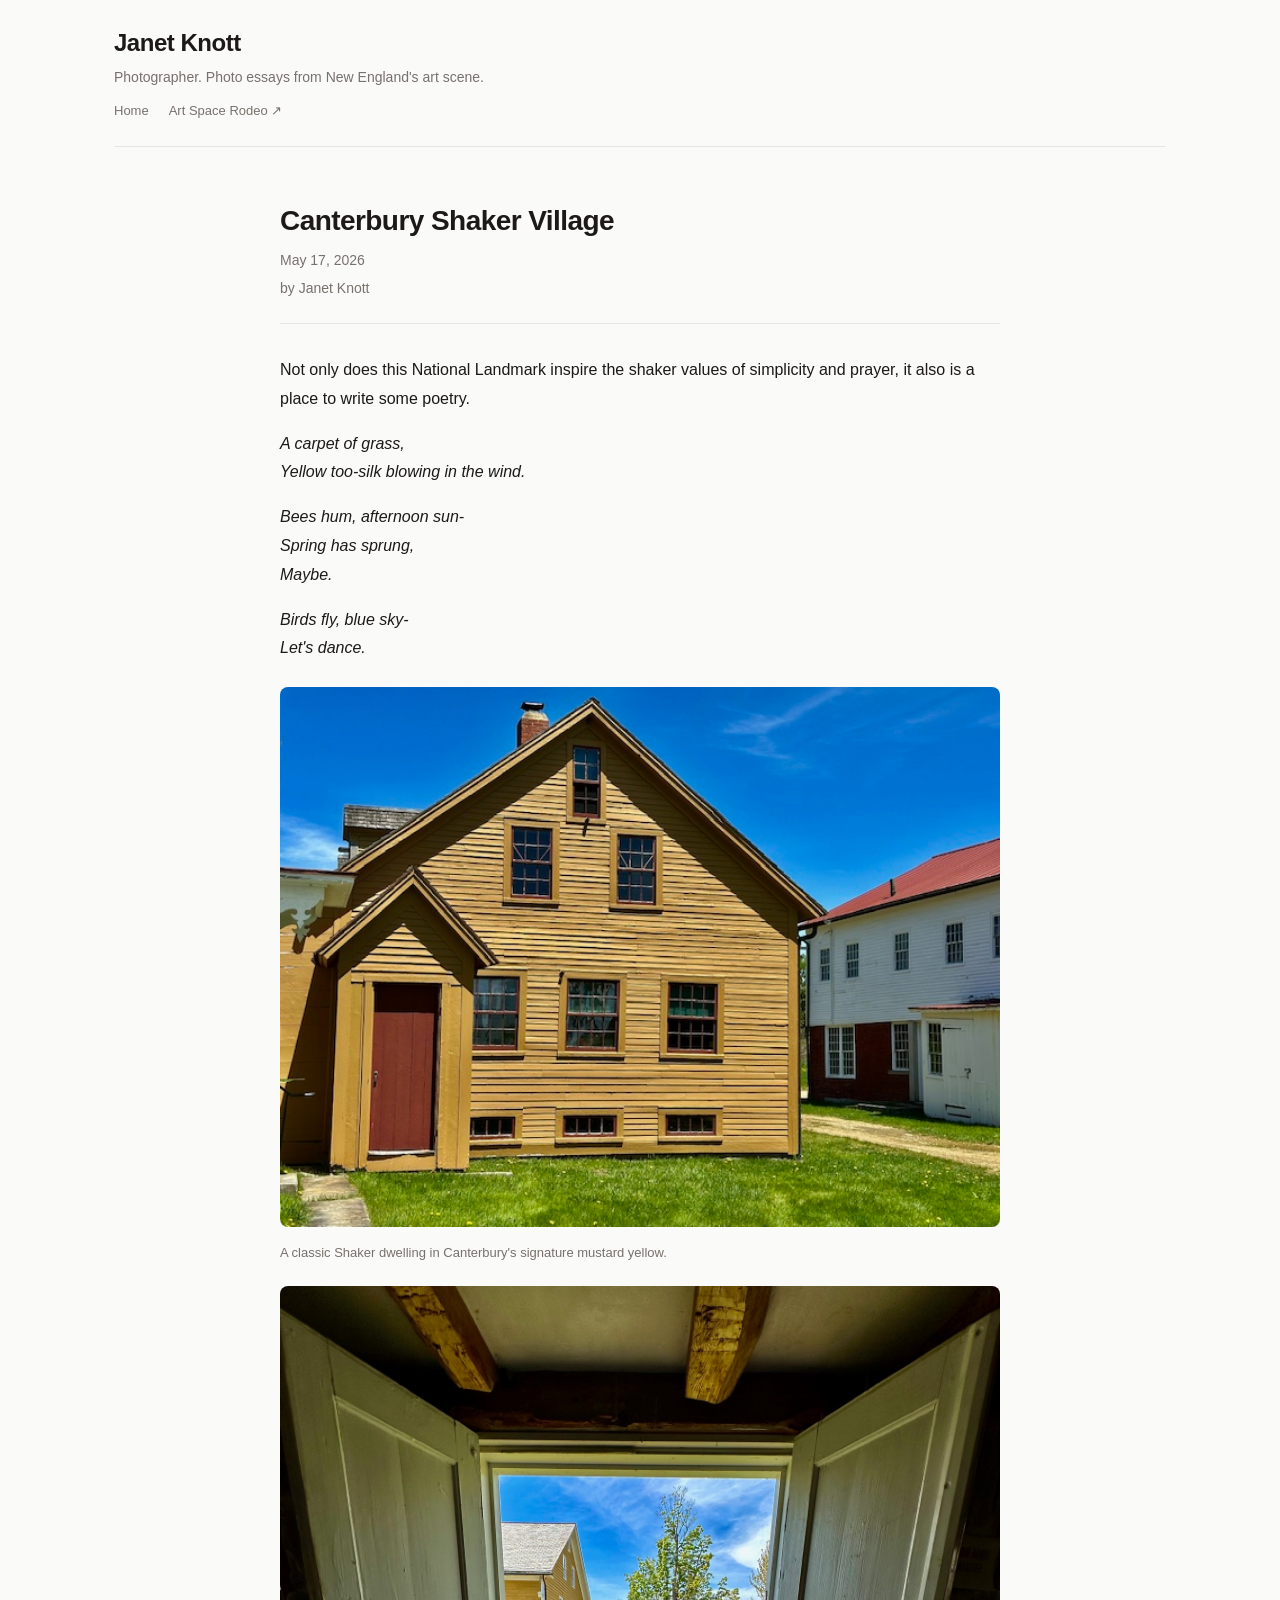
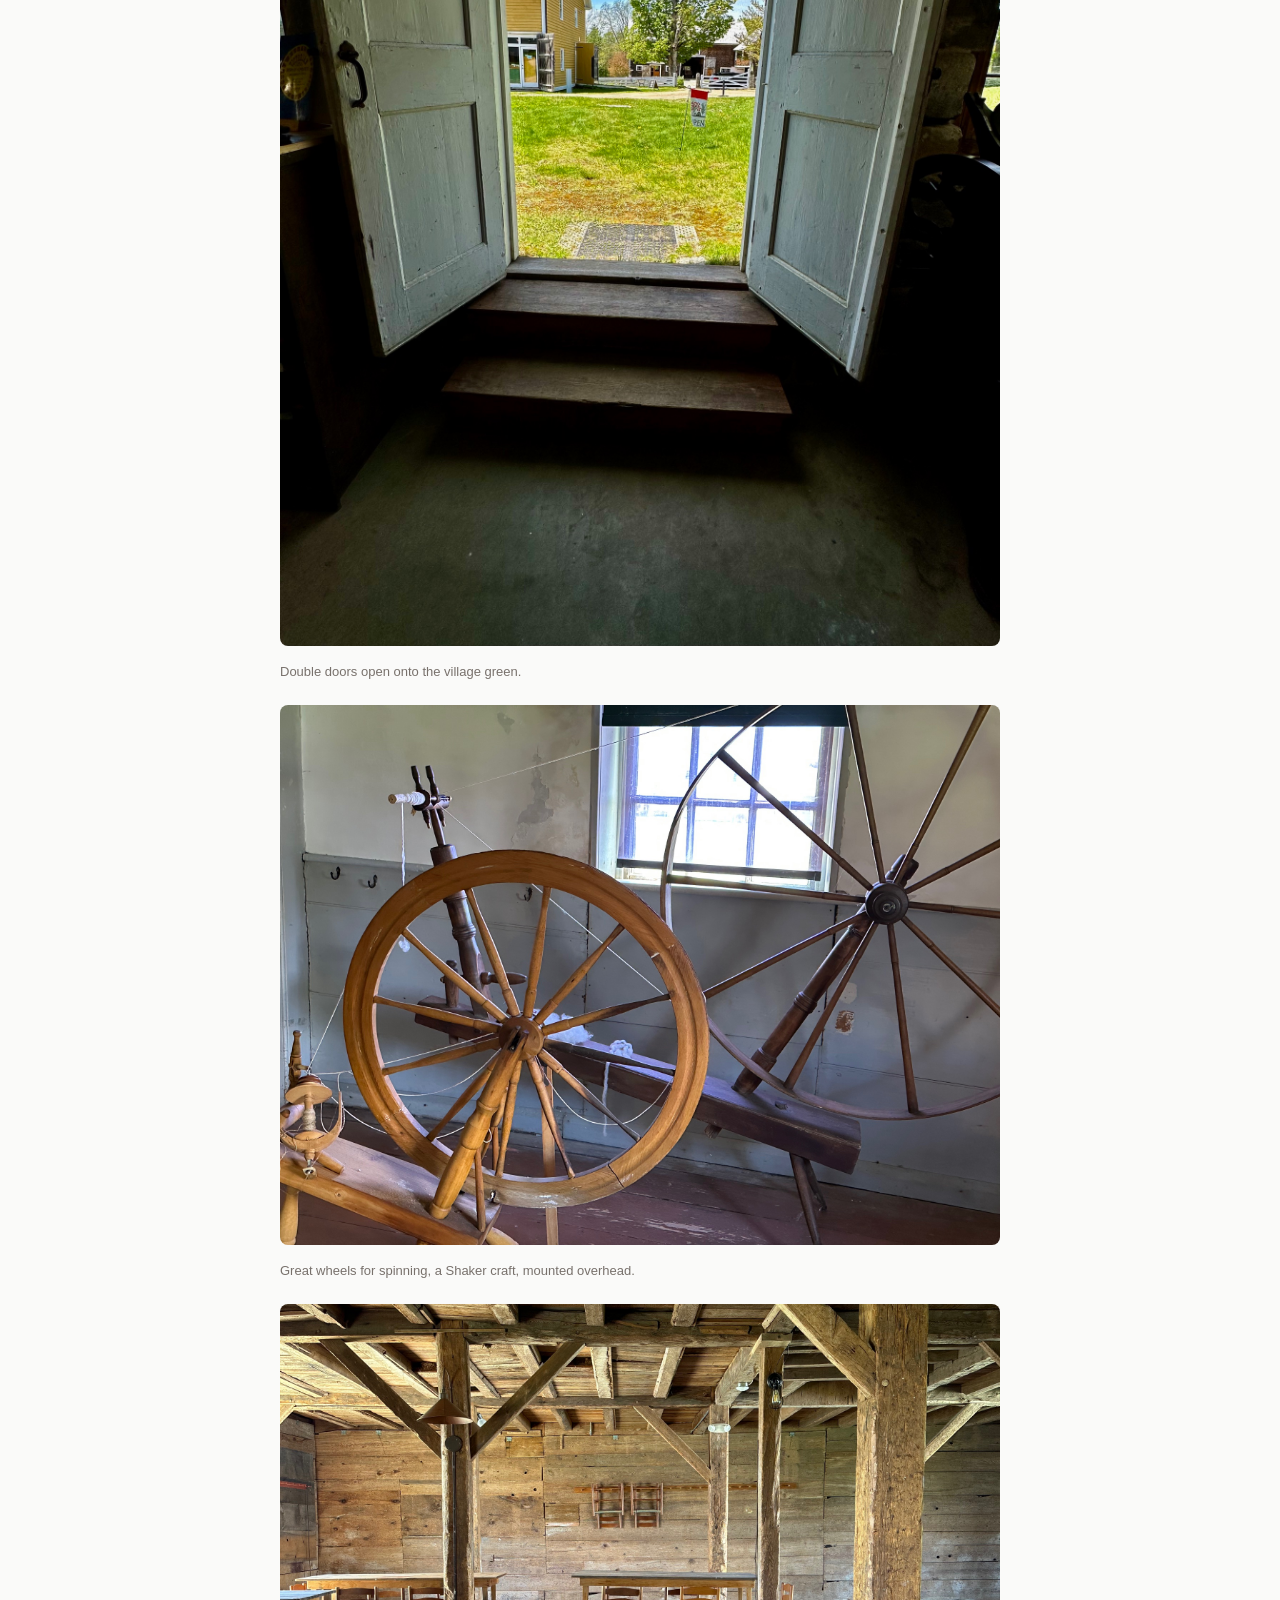
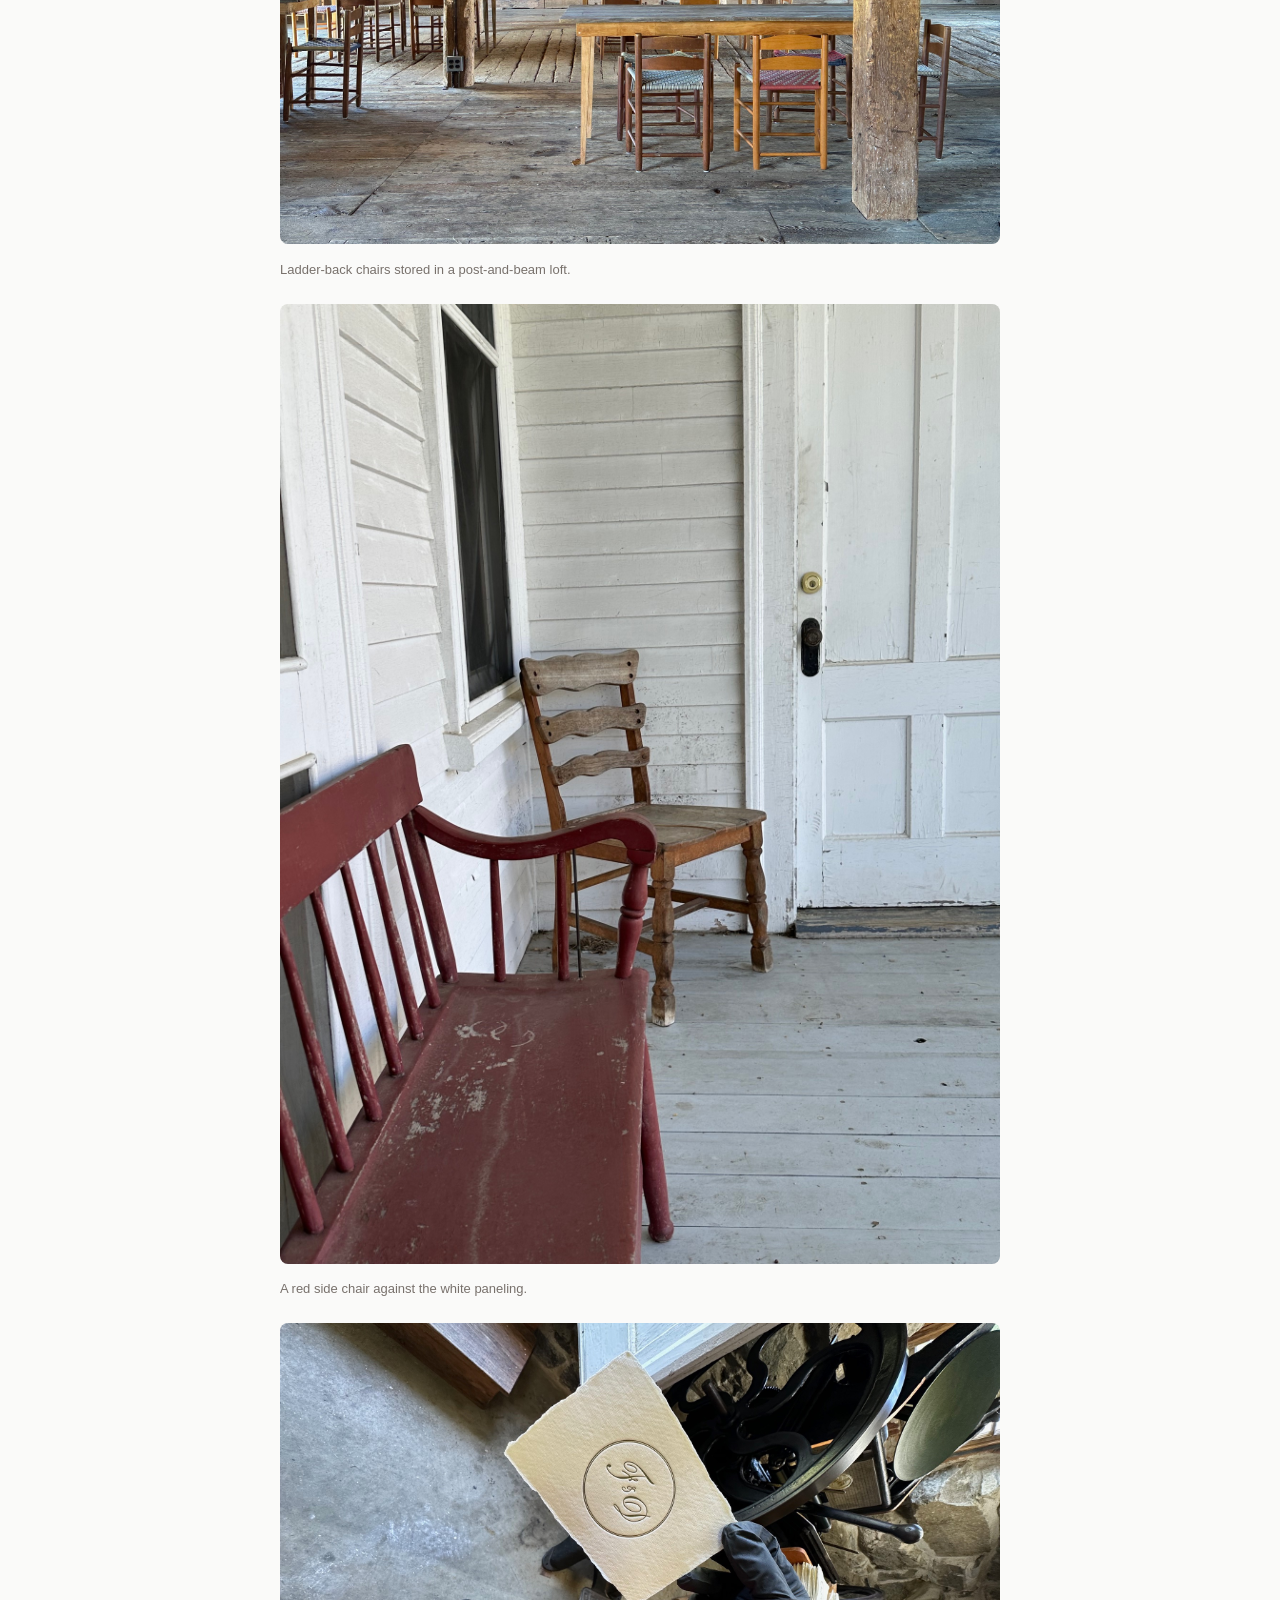
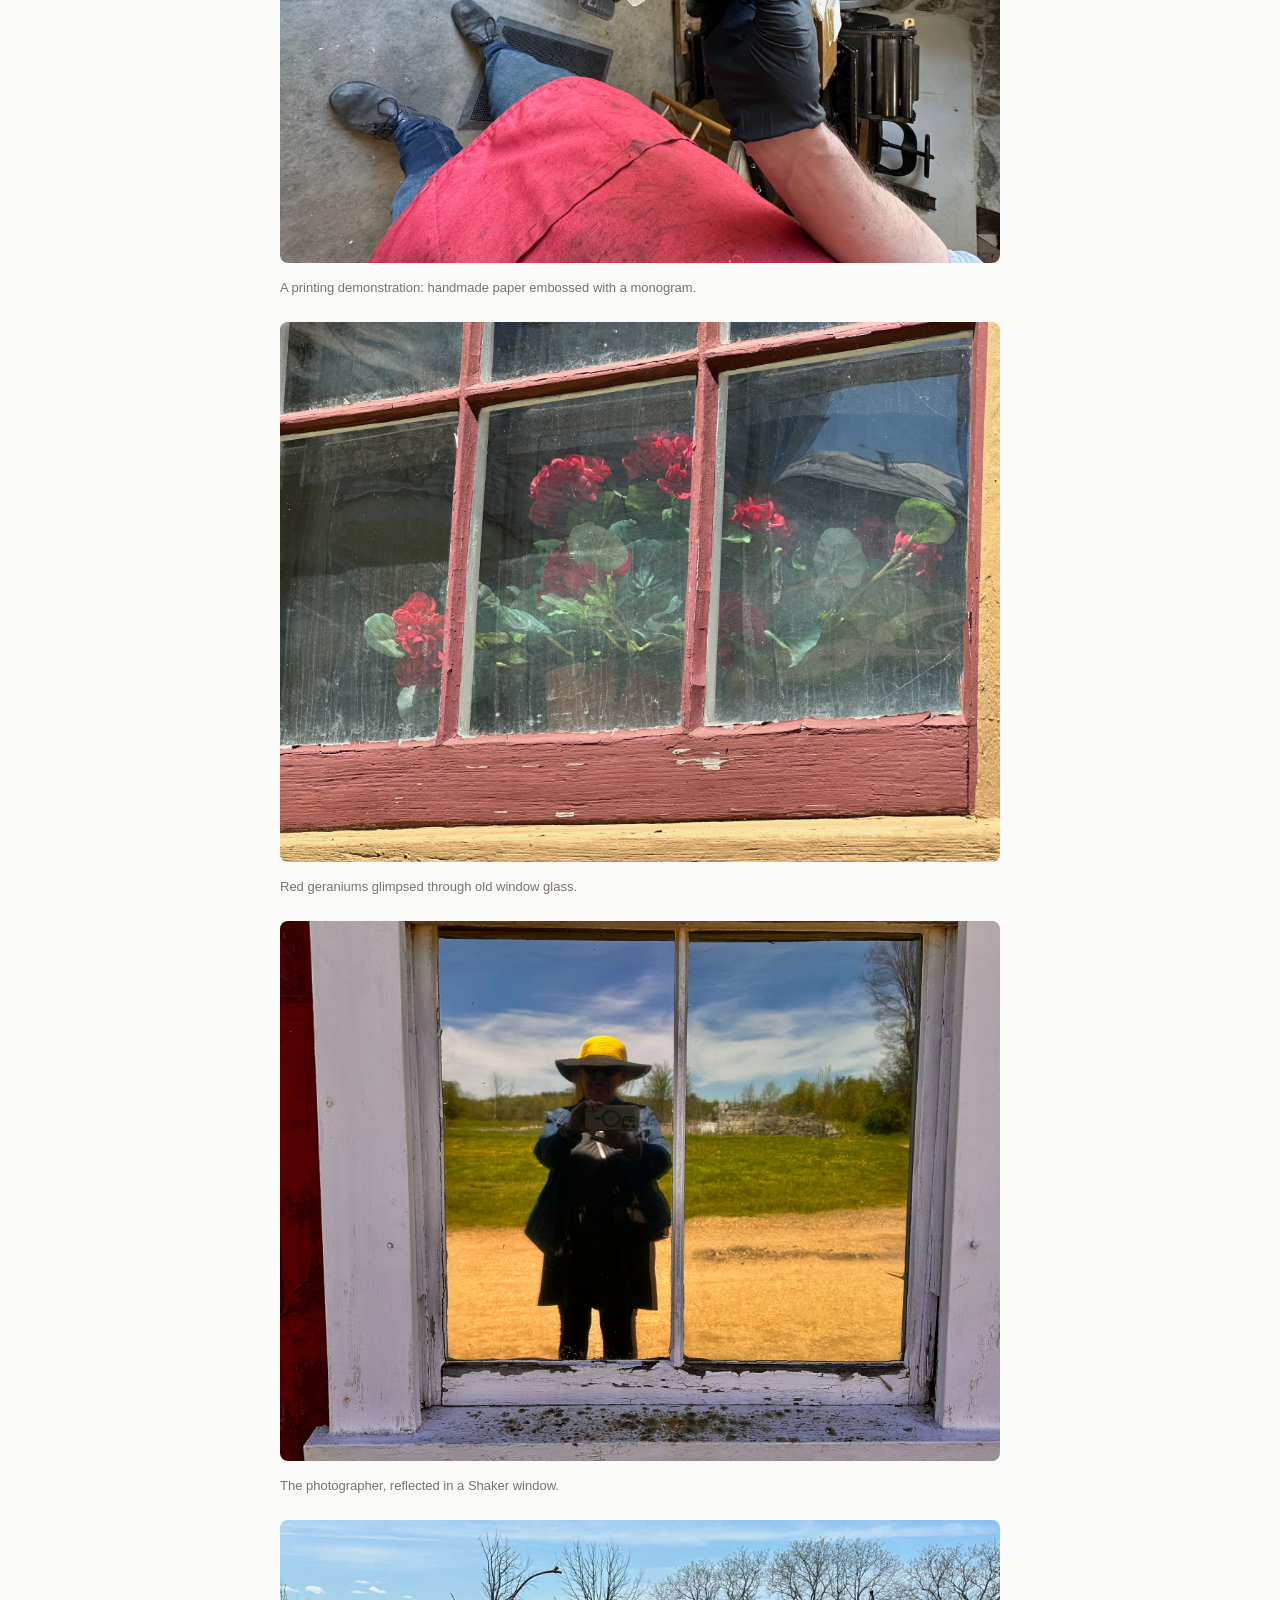
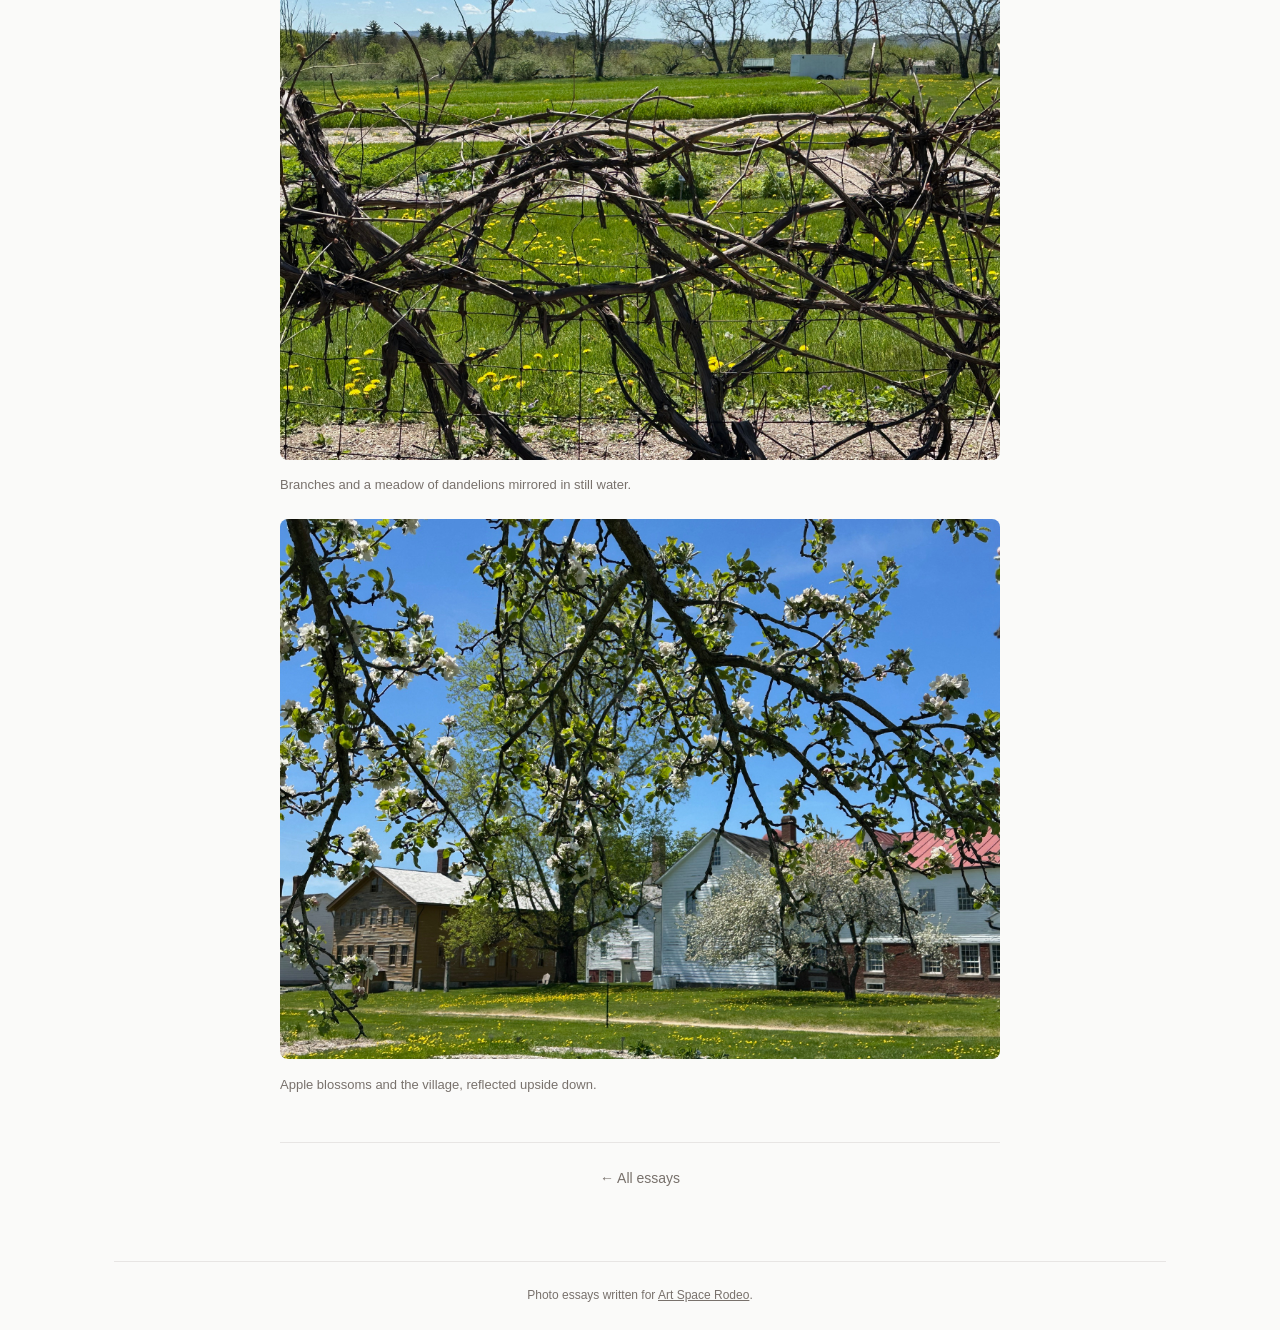
==== essays/canterbury-shaker-village/index.html @ 49f03818 "Initial commit: janetknott.com static portfolio Photo essay portfolio for Janet Knott: landing page," ====
<!DOCTYPE html>
<html lang="en">
<head>
  <meta charset="utf-8" />
  <link rel="icon" type="image/svg+xml" href="/favicon.svg" />
  <meta name="viewport" content="width=device-width, initial-scale=1" />
  <meta name="description" content="Simplicity, spring, and a little poetry at Canterbury Shaker Village, a New Hampshire National Historic Landmark." />
  <title>Canterbury Shaker Village | Janet Knott</title>
  <link rel="stylesheet" href="/style.css" />
</head>
<body>
  <div class="container">
    <header>
      <h1>Janet Knott</h1>
      <p>Photographer. Photo essays from New England's art scene.</p>
      <nav class="site-nav">
        <a href="/">Home</a>
        <a href="https://artspacerodeo.com" target="_blank" rel="noopener noreferrer">Art Space Rodeo &#8599;</a>
      </nav>
    </header>
    <main>
      <article class="essay">
        <header class="essay-header">
          <h1>Canterbury Shaker Village</h1>
          <time>May 17, 2026</time>
          <p class="essay-author">by Janet Knott</p>
        </header>
        <div class="essay-content">
      <p>Not only does this National Landmark inspire the shaker values of simplicity and prayer, it also is a place to write some poetry.</p>
      <p><em>A carpet of grass,</em><br />
<em>Yellow too-silk blowing in the wind.</em></p>
      <p><em>Bees hum, afternoon sun-</em><br />
<em>Spring has sprung,</em><br />
<em>Maybe.</em></p>
      <p><em>Birds fly, blue sky-</em><br />
<em>Let's dance.</em></p>
      <figure>
<img src="/essays/canterbury-shaker-village/01-yellow-shaker-building.jpg" alt="A Shaker dwelling in mustard-yellow clapboard under a blue sky." />
<figcaption>A classic Shaker dwelling in Canterbury's signature mustard yellow.</figcaption>
</figure>

<figure>
<img src="/essays/canterbury-shaker-village/02-open-doors-to-lawn.jpg" alt="Double doors open from a dark interior onto the green village lawn." />
<figcaption>Double doors open onto the village green.</figcaption>
</figure>

<figure>
<img src="/essays/canterbury-shaker-village/03-spinning-wheels.jpg" alt="Two great spinning wheels mounted high on an interior wall." />
<figcaption>Great wheels for spinning, a Shaker craft, mounted overhead.</figcaption>
</figure>

<figure>
<img src="/essays/canterbury-shaker-village/04-chairs-in-loft.jpg" alt="Ladder-back chairs stored on a shelf in a post-and-beam loft." />
<figcaption>Ladder-back chairs stored in a post-and-beam loft.</figcaption>
</figure>

<figure>
<img src="/essays/canterbury-shaker-village/05-red-chair-peg-rail.jpg" alt="A red painted side chair against white paneling." />
<figcaption>A red side chair against the white paneling.</figcaption>
</figure>

<figure>
<img src="/essays/canterbury-shaker-village/06-papermaking-demo.jpg" alt="A gloved hand holds a sheet of handmade paper embossed with a monogram at a printing press." />
<figcaption>A printing demonstration: handmade paper embossed with a monogram.</figcaption>
</figure>

<figure>
<img src="/essays/canterbury-shaker-village/07-geraniums-in-window.jpg" alt="Red geraniums seen through the panes of an old window." />
<figcaption>Red geraniums glimpsed through old window glass.</figcaption>
</figure>

<figure>
<img src="/essays/canterbury-shaker-village/08-self-portrait.jpg" alt="The photographer reflected in a window, in a yellow hat, holding her phone." />
<figcaption>The photographer, reflected in a Shaker window.</figcaption>
</figure>

<figure>
<img src="/essays/canterbury-shaker-village/09-pond-reflection-branches.jpg" alt="Branches and a meadow of yellow flowers mirrored in still water." />
<figcaption>Branches and a meadow of dandelions mirrored in still water.</figcaption>
</figure>

<figure>
<img src="/essays/canterbury-shaker-village/10-blossoms-reflected.jpg" alt="Apple blossoms and the village buildings reflected upside down in water." />
<figcaption>Apple blossoms and the village, reflected upside down.</figcaption>
</figure>
        </div>
        <footer class="essay-footer">
          <a href="/">&larr; All essays</a>
        </footer>
      </article>
    </main>
    <footer>
      <p>Photo essays written for <a href="https://artspacerodeo.com" target="_blank" rel="noopener noreferrer">Art Space Rodeo</a>.</p>
    </footer>
  </div>
</body>
</html>
---- style.css ----
:root {
  --bg: #fafaf9;
  --fg: #1c1917;
  --muted: #78716c;
  --border: #e7e5e4;
  --card-bg: #ffffff;
  --accent: #292524;
}

* {
  margin: 0;
  padding: 0;
  box-sizing: border-box;
}

body {
  font-family: -apple-system, BlinkMacSystemFont, "Segoe UI", Roboto, sans-serif;
  background: var(--bg);
  color: var(--fg);
  line-height: 1.6;
}

.container {
  max-width: 1100px;
  margin: 0 auto;
  padding: 0 1.5rem;
}

/* Header / hero */
header {
  border-bottom: 1px solid var(--border);
  padding: 1.5rem 0;
  margin-bottom: 2rem;
}

header h1 {
  font-size: 1.5rem;
  font-weight: 700;
  letter-spacing: -0.02em;
}

header p {
  color: var(--muted);
  font-size: 0.875rem;
  margin-top: 0.25rem;
}

/* Site navigation */
.site-nav {
  display: flex;
  gap: 1.25rem;
  margin-top: 0.75rem;
}

.site-nav a {
  font-size: 0.8125rem;
  font-weight: 500;
  color: var(--muted);
  text-decoration: none;
  transition: color 0.15s;
}

.site-nav a:hover {
  color: var(--fg);
}

/* Section titles */
.section-title {
  font-size: 1.25rem;
  font-weight: 700;
  letter-spacing: -0.01em;
  margin-bottom: 1rem;
}

/* Empty state */
.empty-state {
  text-align: center;
  padding: 3rem 1rem;
  color: var(--muted);
}

/* Essay list */
.essay-list {
  display: flex;
  flex-direction: column;
  gap: 2rem;
  margin-bottom: 3rem;
}

.essay-card {
  display: flex;
  gap: 1.5rem;
  text-decoration: none;
  color: inherit;
  padding: 1rem;
  border: 1px solid var(--border);
  border-radius: 0.5rem;
  background: var(--card-bg);
  transition: box-shadow 0.15s, border-color 0.15s;
}

.essay-card:hover {
  border-color: var(--muted);
  box-shadow: 0 2px 8px rgba(0, 0, 0, 0.06);
}

.essay-card img {
  width: 240px;
  height: 160px;
  object-fit: cover;
  border-radius: 0.375rem;
  flex-shrink: 0;
}

.essay-card-body {
  display: flex;
  flex-direction: column;
  gap: 0.25rem;
}

.essay-card-body h3 {
  font-size: 1.125rem;
  font-weight: 600;
  line-height: 1.3;
}

.essay-card-body time {
  font-size: 0.8125rem;
  color: var(--muted);
}

.essay-card-body p {
  font-size: 0.875rem;
  color: var(--muted);
  margin-top: 0.25rem;
  line-height: 1.5;
}

/* Essay detail */
.essay {
  max-width: 720px;
  margin: 0 auto 3rem;
}

.essay-header {
  margin-bottom: 2rem;
  padding-bottom: 1.5rem;
  border-bottom: 1px solid var(--border);
}

.essay-header h1 {
  font-size: 1.75rem;
  font-weight: 700;
  letter-spacing: -0.02em;
  line-height: 1.3;
  margin-bottom: 0.5rem;
}

.essay-header time {
  font-size: 0.875rem;
  color: var(--muted);
}

.essay-author {
  font-size: 0.875rem;
  color: var(--muted);
  margin-top: 0.25rem;
}

.essay-content img {
  width: 100%;
  border-radius: 0.5rem;
  margin: 1.5rem 0 0.5rem;
}

.essay-content figure {
  margin: 1.5rem 0;
}

.essay-content figure img {
  margin: 0;
}

.essay-content figcaption {
  font-size: 0.8125rem;
  color: var(--muted);
  line-height: 1.5;
  margin-top: 0.5rem;
}

.essay-content p {
  margin-bottom: 1rem;
  line-height: 1.8;
}

.essay-footer {
  margin-top: 3rem;
  padding-top: 1.5rem;
  border-top: 1px solid var(--border);
}

.essay-footer a {
  font-size: 0.875rem;
  color: var(--muted);
  text-decoration: none;
}

.essay-footer a:hover {
  color: var(--fg);
}

/* About / author bio */
.author-bio {
  display: flex;
  align-items: center;
  gap: 1rem;
  padding: 1rem 0 2rem;
  margin-bottom: 2rem;
  border-bottom: 1px solid var(--border);
}

.author-bio-photo {
  width: 96px;
  height: 96px;
  border-radius: 50%;
  object-fit: cover;
  flex-shrink: 0;
}

.author-bio-text {
  display: flex;
  flex-direction: column;
  gap: 0.5rem;
}

.author-bio p {
  font-size: 0.9375rem;
  line-height: 1.6;
  color: var(--muted);
  margin: 0;
}

.author-bio-social {
  display: flex;
  gap: 1rem;
}

.author-bio-social a {
  font-size: 0.8125rem;
  font-weight: 600;
}

/* Footer */
footer {
  border-top: 1px solid var(--border);
  padding: 1.5rem 0;
  text-align: center;
  font-size: 0.75rem;
  color: var(--muted);
}

footer a {
  color: var(--muted);
}

footer a:hover {
  color: var(--fg);
}

@media (max-width: 640px) {
  .essay-card {
    flex-direction: column;
  }

  .essay-card img {
    width: 100%;
    height: 200px;
  }
}
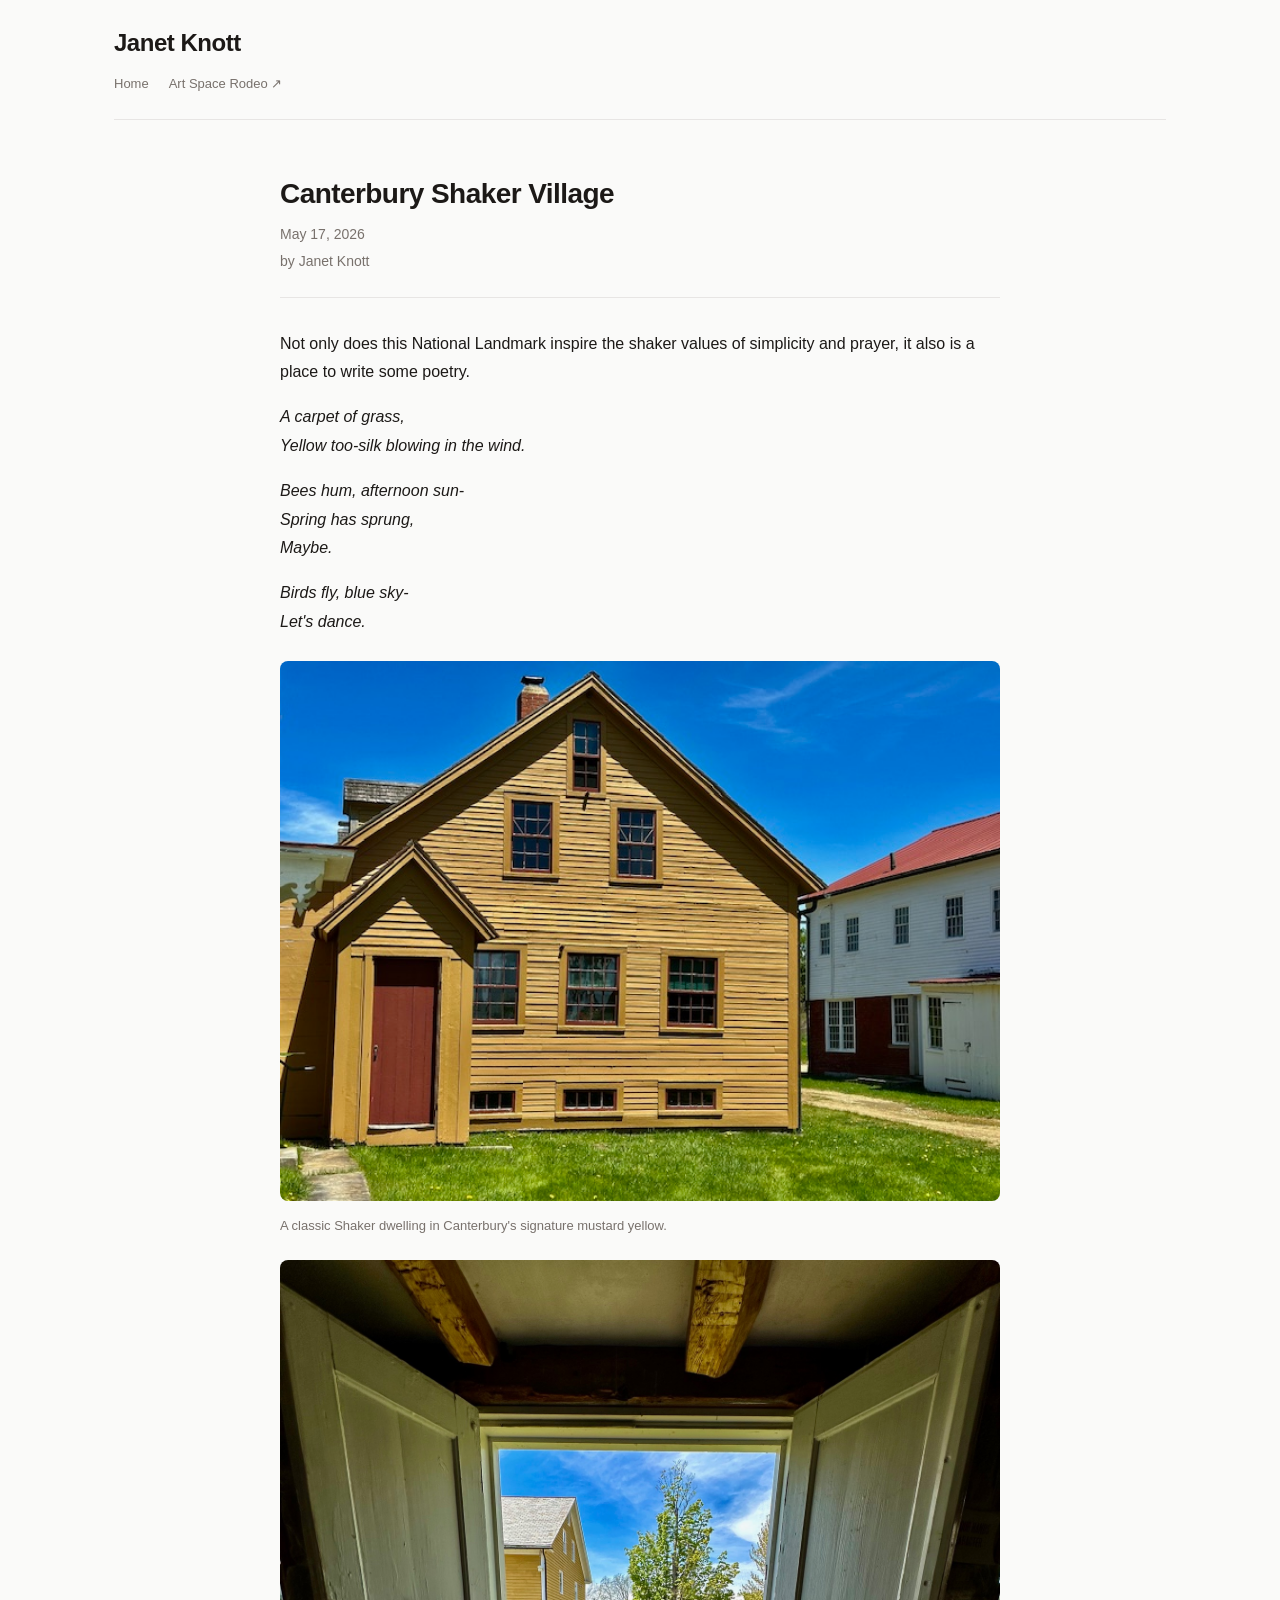
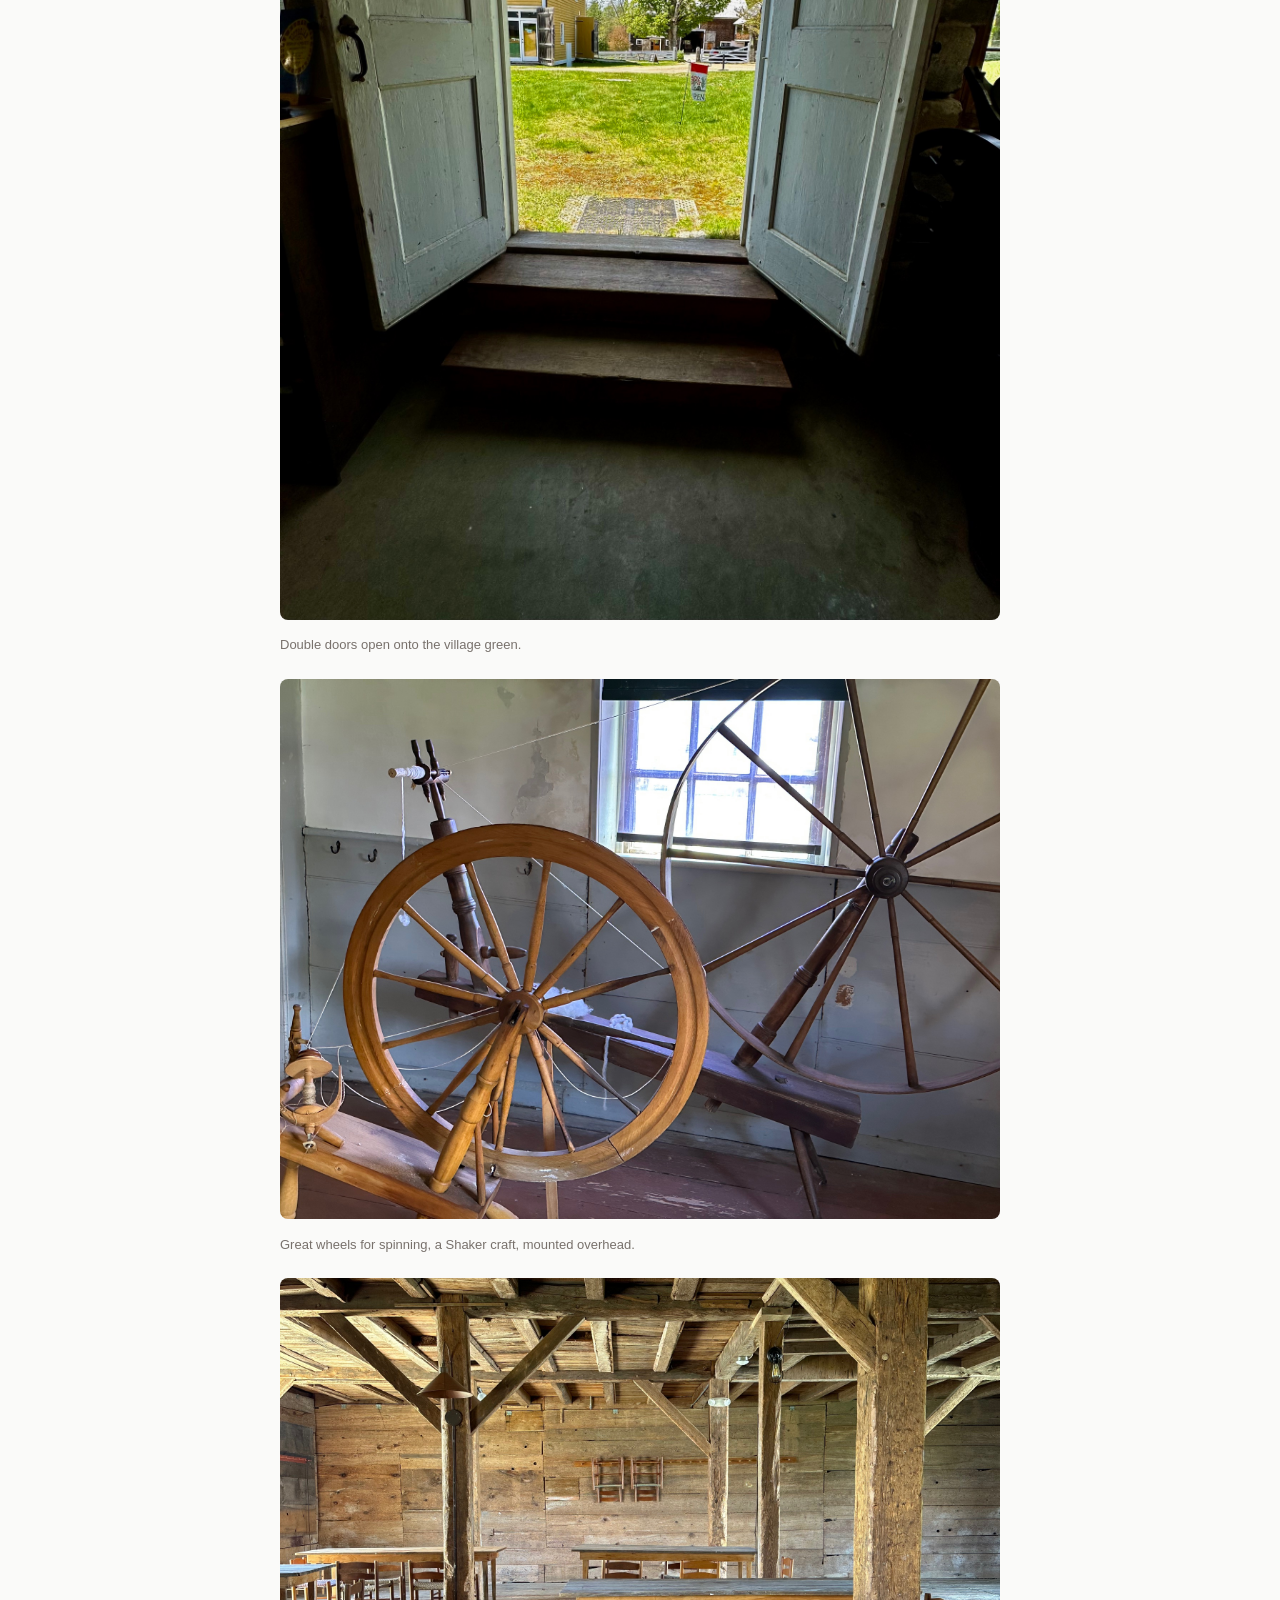
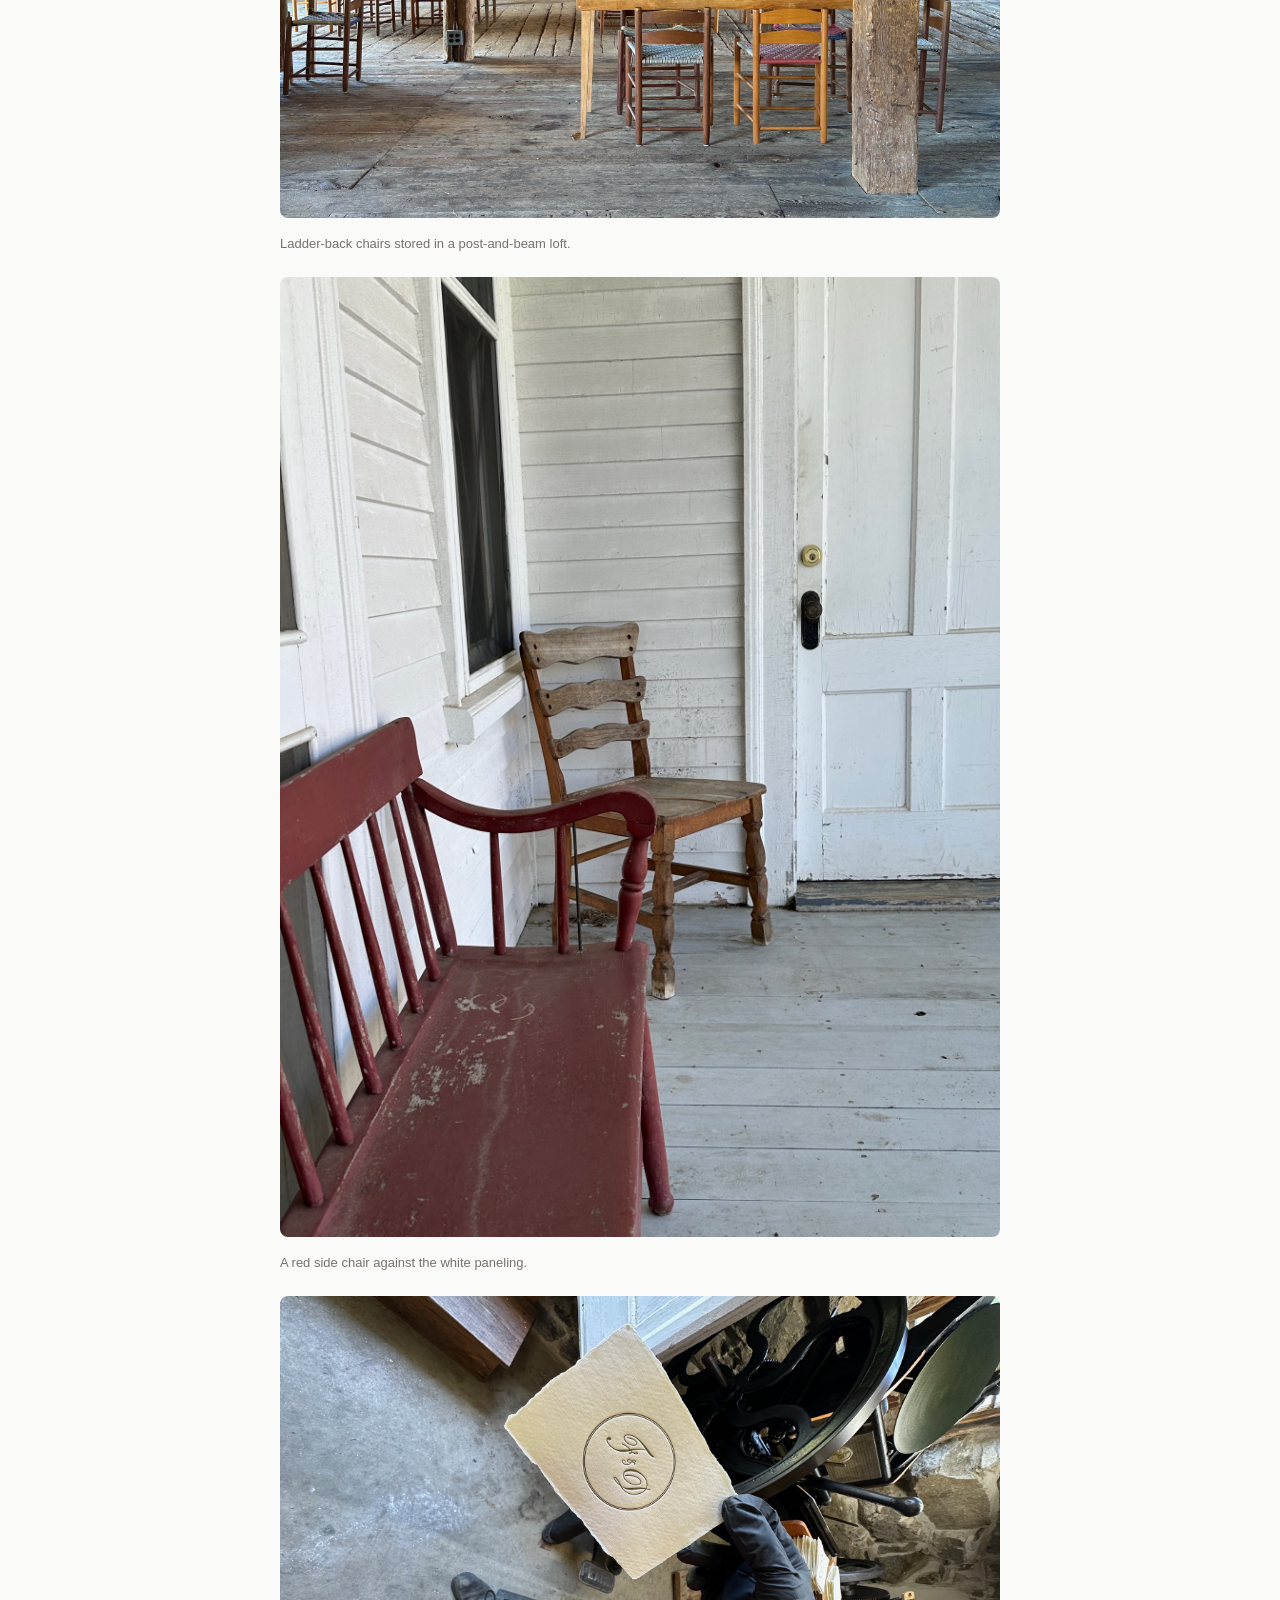
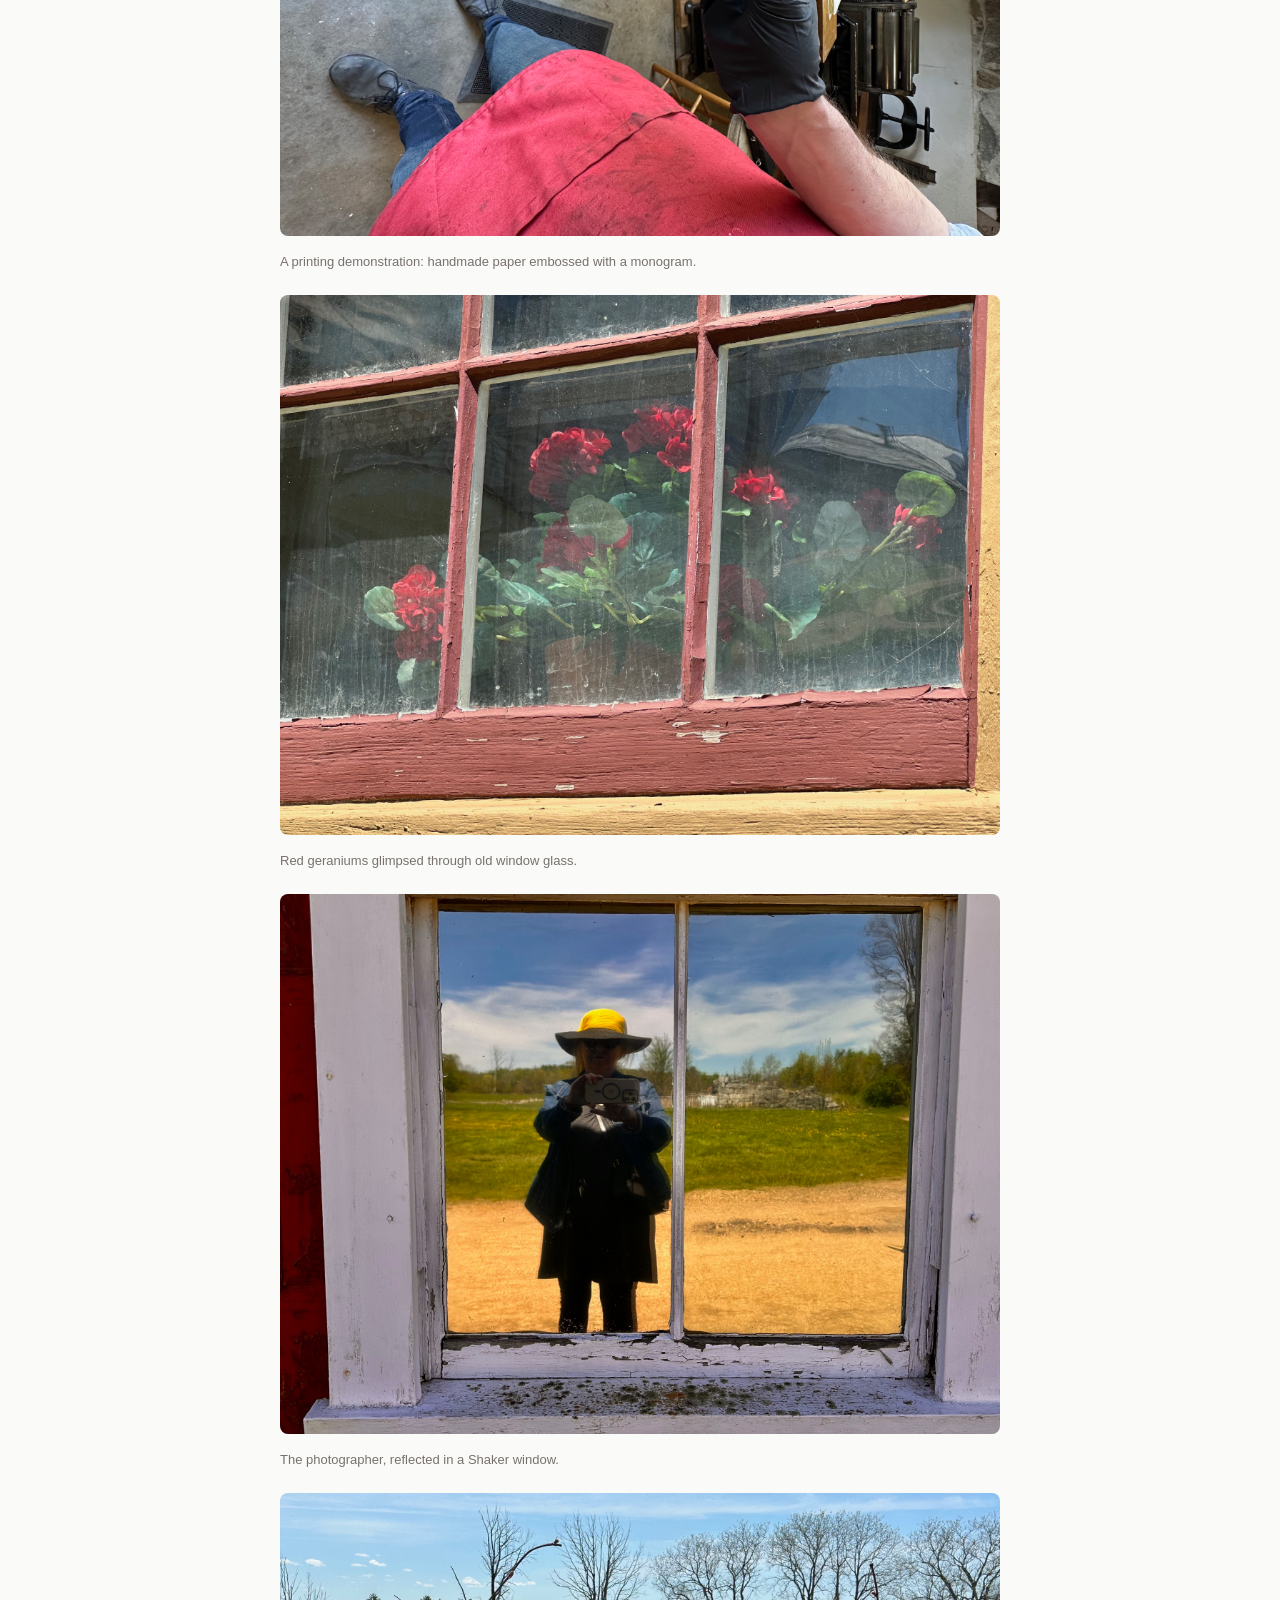
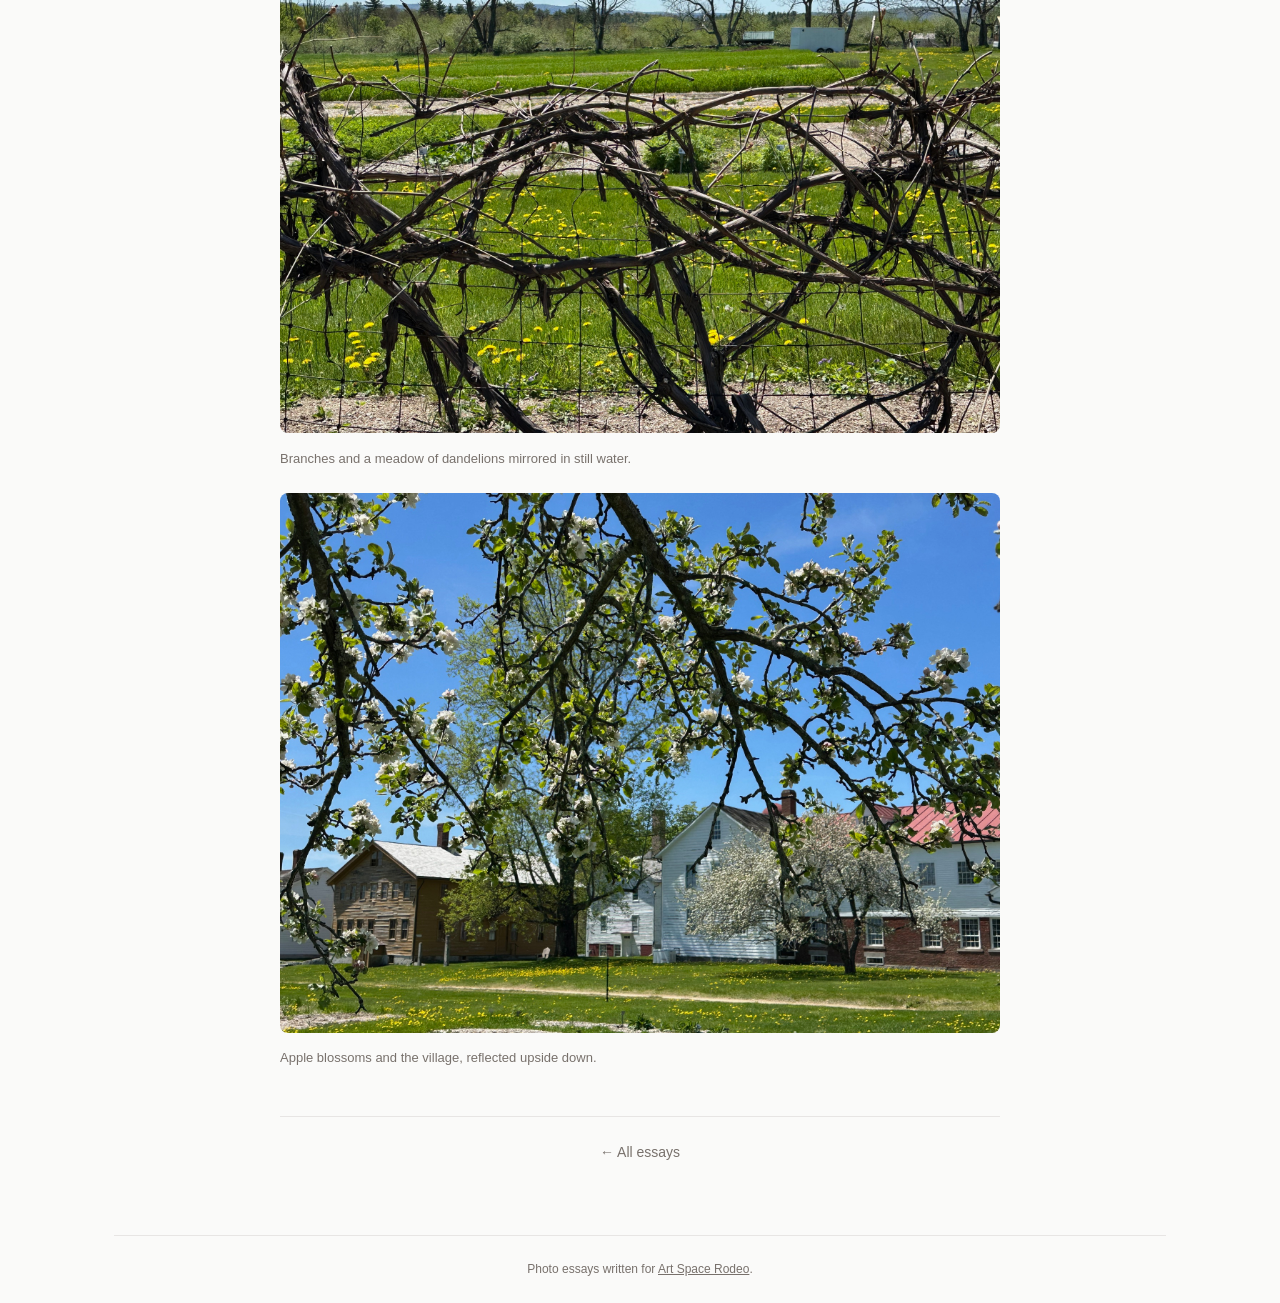
==== commit 3778af5e: "Merge bio + nav into a home masthead; minimal sub-page headers - Home: the header is now a masthead " ====
--- a/essays/canterbury-shaker-village/index.html
+++ b/essays/canterbury-shaker-village/index.html
@@ -12,7 +12,6 @@
   <div class="container">
     <header>
       <h1>Janet Knott</h1>
-      <p>Photographer. Photo essays from New England's art scene.</p>
       <nav class="site-nav">
         <a href="/">Home</a>
         <a href="https://artspacerodeo.com" target="_blank" rel="noopener noreferrer">Art Space Rodeo &#8599;</a>
@@ -85,7 +84,7 @@
 </figure>
         </div>
         <footer class="essay-footer">
-          <a href="/">&larr; All essays</a>
+          <a href="/#essays">&larr; All essays</a>
         </footer>
       </article>
     </main>
--- a/style.css
+++ b/style.css
@@ -136,6 +136,125 @@
   line-height: 1.5;
 }
 
+/* Sightings — wall of evidence */
+.wall-hero {
+  max-width: 760px;
+  margin: 0 0 2rem;
+}
+
+.wall-hero h2 {
+  font-size: 1.875rem;
+  font-weight: 700;
+  line-height: 1.15;
+  letter-spacing: -0.025em;
+  margin-bottom: 0.75rem;
+}
+
+.wall-hero p {
+  color: var(--muted);
+  font-size: 0.9375rem;
+  line-height: 1.65;
+}
+
+.wall {
+  display: grid;
+  grid-template-columns: repeat(4, 1fr);
+  gap: 0.75rem;
+  margin-bottom: 3rem;
+}
+
+.wall-tile {
+  position: relative;
+  display: block;
+  aspect-ratio: 3 / 2;
+  overflow: hidden;
+  border-radius: 0.5rem;
+  background: #111;
+  text-decoration: none;
+}
+
+.wall-img {
+  position: absolute;
+  inset: 0;
+  width: 100%;
+  height: 100%;
+  object-fit: cover;
+  transition: transform 0.45s ease;
+}
+
+.wall-tile:hover .wall-img {
+  transform: scale(1.05);
+}
+
+.wall-scrim {
+  position: absolute;
+  inset: 0;
+  background: linear-gradient(
+    to top,
+    rgba(0, 0, 0, 0.8) 0%,
+    rgba(0, 0, 0, 0.32) 38%,
+    rgba(0, 0, 0, 0) 62%
+  );
+}
+
+.wall-meta {
+  position: absolute;
+  left: 0;
+  right: 0;
+  bottom: 0;
+  padding: 0.7rem 0.8rem 0.75rem;
+  color: #fff;
+}
+
+.wall-outlet {
+  display: block;
+  font-size: 0.8125rem;
+  font-weight: 700;
+  letter-spacing: 0.01em;
+  text-shadow: 0 1px 3px rgba(0, 0, 0, 0.6);
+}
+
+.wall-headline {
+  display: -webkit-box;
+  -webkit-line-clamp: 3;
+  -webkit-box-orient: vertical;
+  font-size: 0.78rem;
+  line-height: 1.3;
+  color: rgba(255, 255, 255, 0.92);
+  margin-top: 0.2rem;
+  max-height: 0;
+  opacity: 0;
+  overflow: hidden;
+  transition: max-height 0.35s ease, opacity 0.3s ease;
+}
+
+.wall-tile:hover .wall-headline,
+.wall-tile:focus-visible .wall-headline {
+  max-height: 4.5em;
+  opacity: 1;
+}
+
+@media (max-width: 900px) {
+  .wall {
+    grid-template-columns: repeat(3, 1fr);
+  }
+}
+
+@media (max-width: 600px) {
+  .wall {
+    grid-template-columns: repeat(2, 1fr);
+    gap: 0.5rem;
+  }
+  .wall-hero h2 {
+    font-size: 1.5rem;
+  }
+  /* No hover on touch: always reveal the headline. */
+  .wall-headline {
+    max-height: 4.5em;
+    opacity: 1;
+  }
+}
+
 /* Essay detail */
 .essay {
   max-width: 720px;
@@ -209,45 +328,53 @@
   color: var(--fg);
 }
 
-/* About / author bio */
-.author-bio {
+/* Home masthead: bio + nav merged into the header */
+.masthead-bio {
   display: flex;
   align-items: center;
-  gap: 1rem;
-  padding: 1rem 0 2rem;
-  margin-bottom: 2rem;
-  border-bottom: 1px solid var(--border);
-}
-
-.author-bio-photo {
-  width: 96px;
-  height: 96px;
+  gap: 1.25rem;
+}
+
+.masthead-photo {
+  width: 84px;
+  height: 84px;
   border-radius: 50%;
   object-fit: cover;
   flex-shrink: 0;
 }
 
-.author-bio-text {
-  display: flex;
-  flex-direction: column;
-  gap: 0.5rem;
-}
-
-.author-bio p {
+.masthead-tagline {
+  color: var(--muted);
   font-size: 0.9375rem;
-  line-height: 1.6;
-  color: var(--muted);
-  margin: 0;
-}
-
-.author-bio-social {
+  line-height: 1.55;
+  margin-top: 0.35rem;
+  max-width: 56ch;
+}
+
+.masthead-social {
   display: flex;
   gap: 1rem;
-}
-
-.author-bio-social a {
+  margin-top: 0.6rem;
+}
+
+.masthead-social a {
   font-size: 0.8125rem;
   font-weight: 600;
+}
+
+.masthead .site-nav {
+  margin-top: 1.25rem;
+}
+
+@media (max-width: 480px) {
+  .masthead-bio {
+    gap: 0.9rem;
+  }
+  .masthead-photo {
+    width: 64px;
+    height: 64px;
+    align-self: flex-start;
+  }
 }
 
 /* Footer */
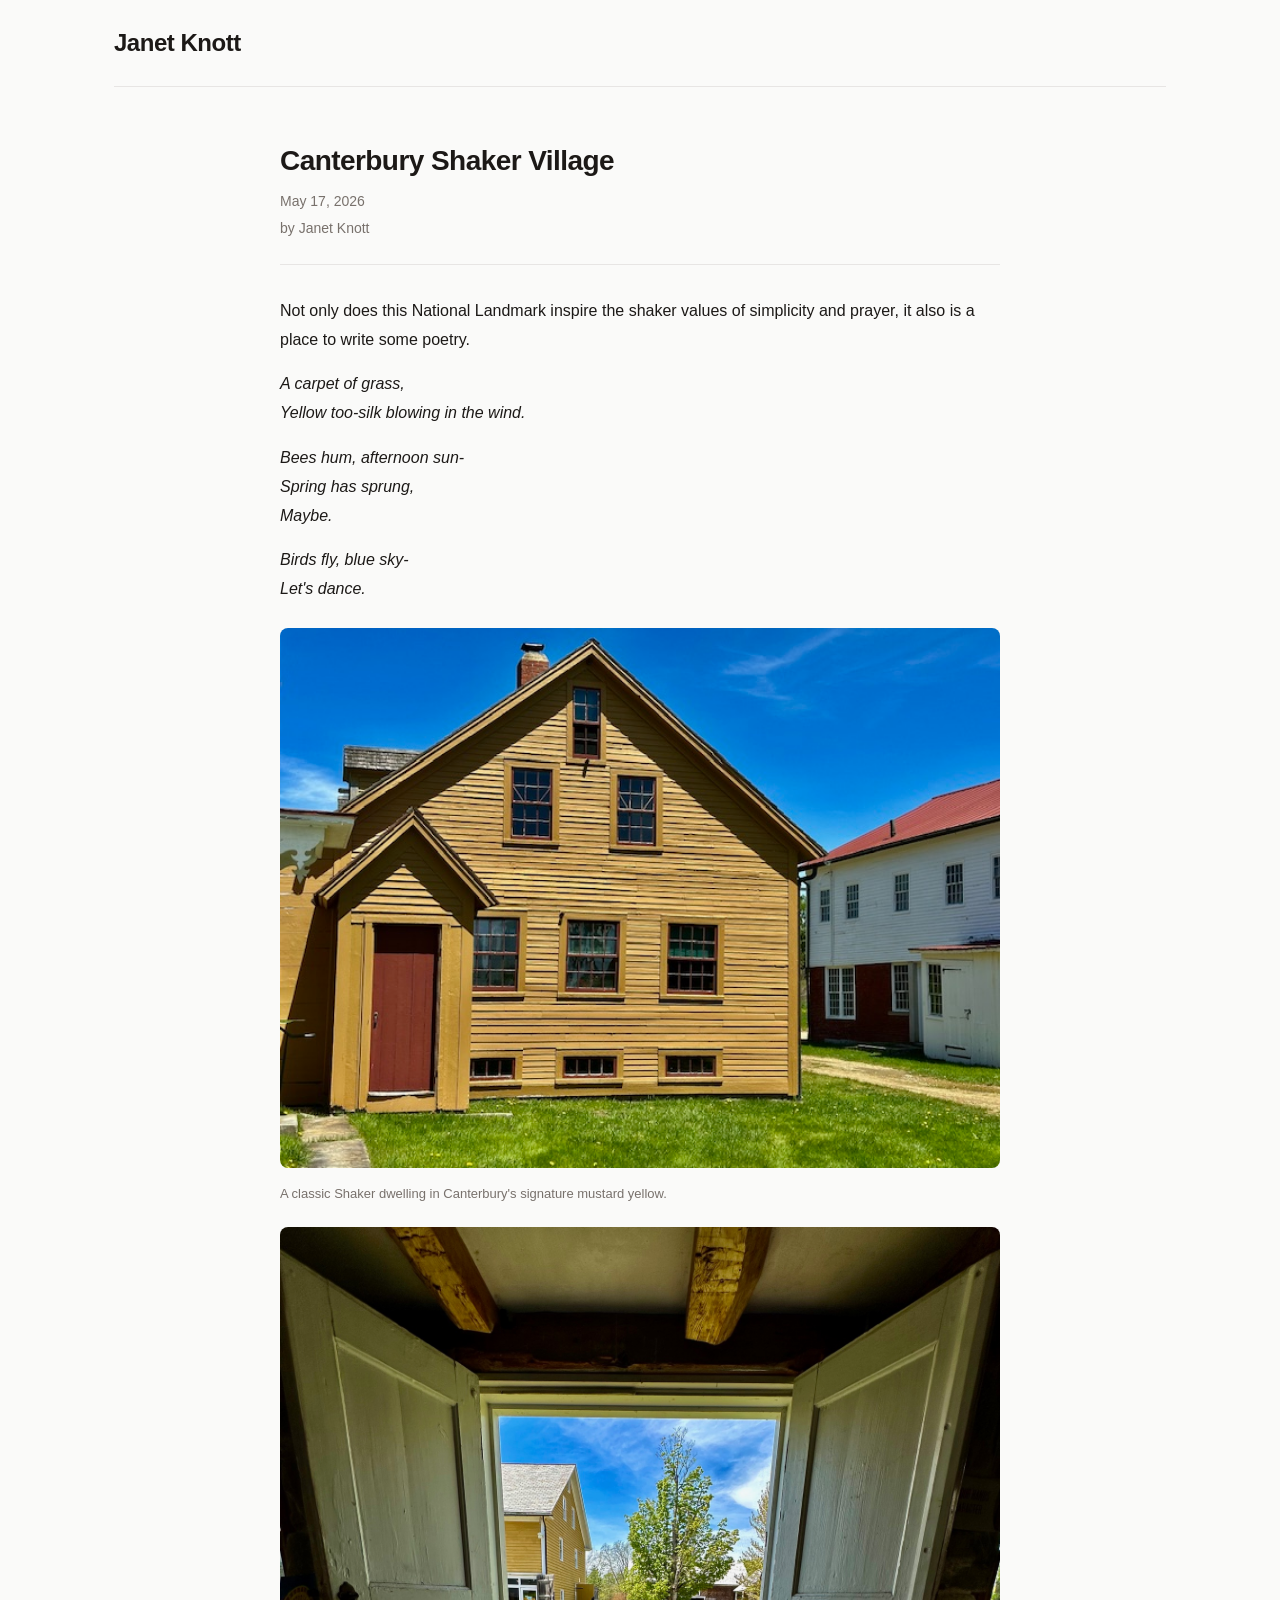
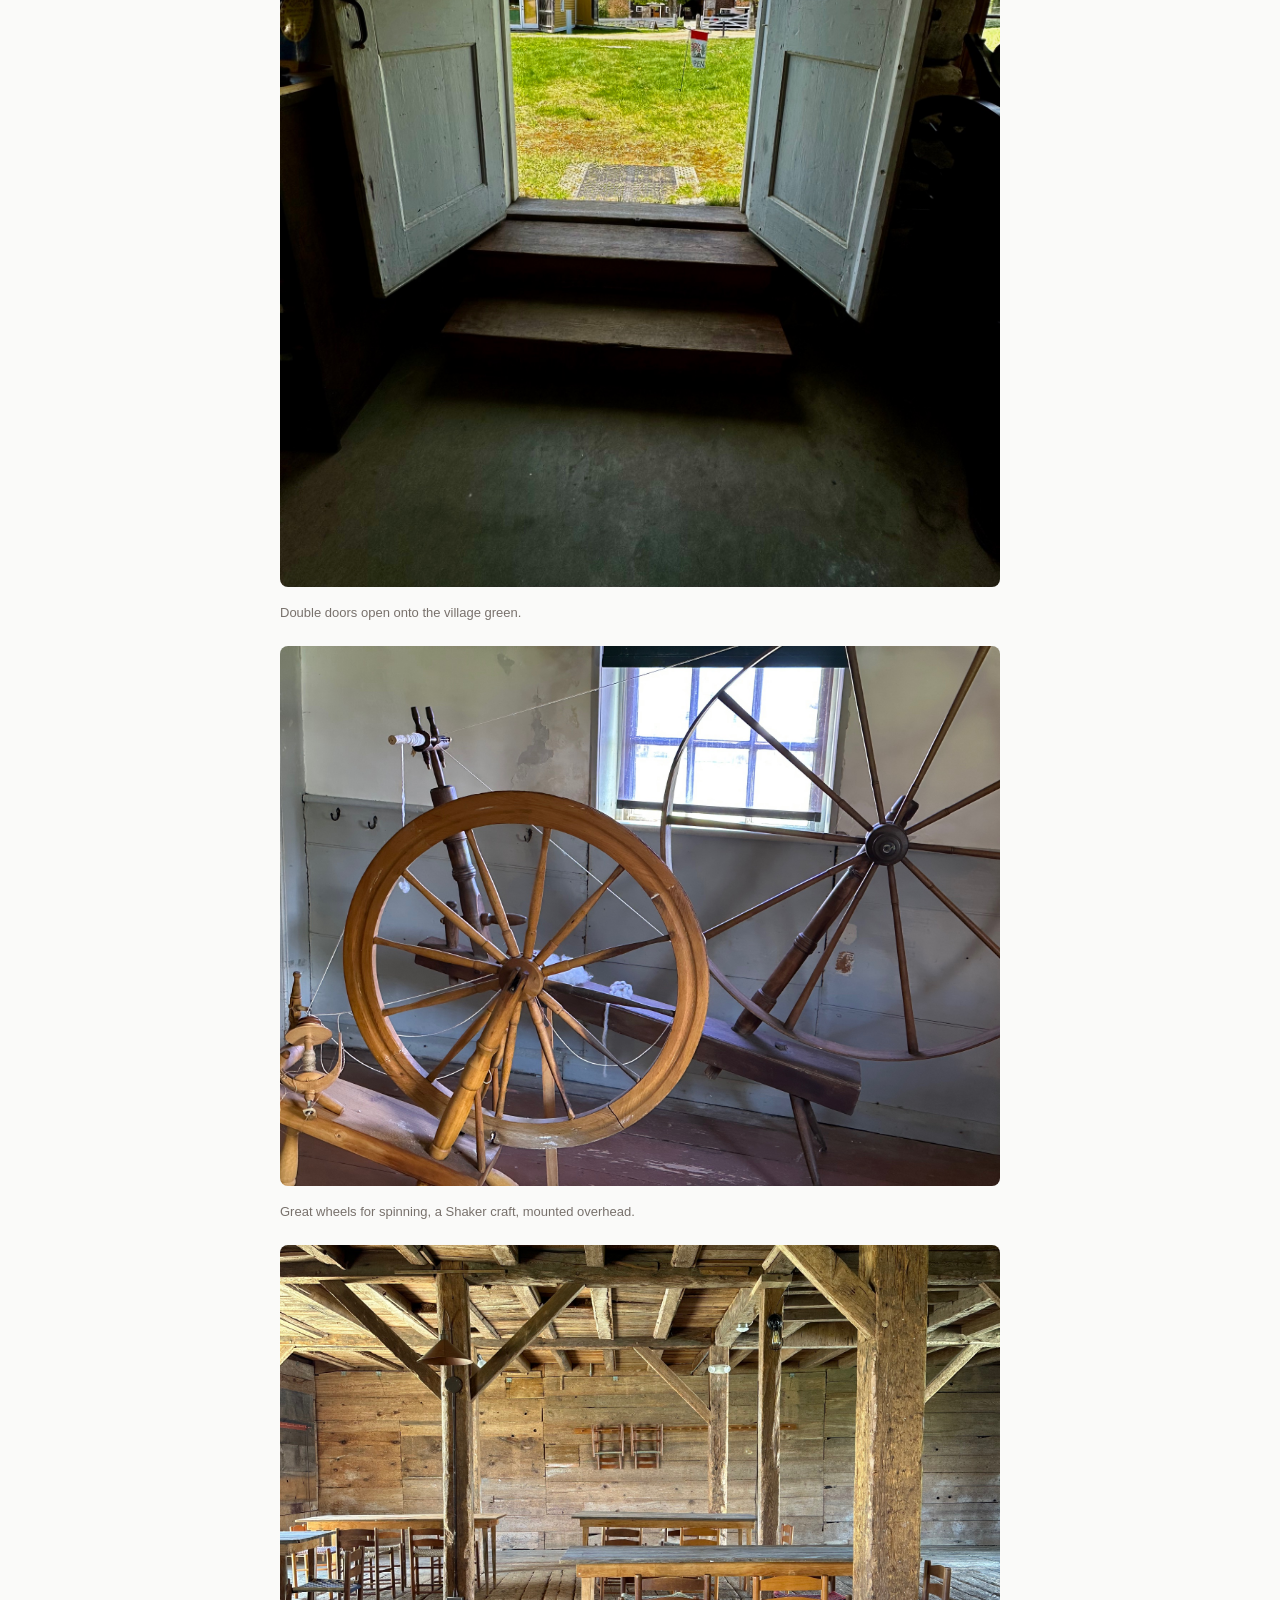
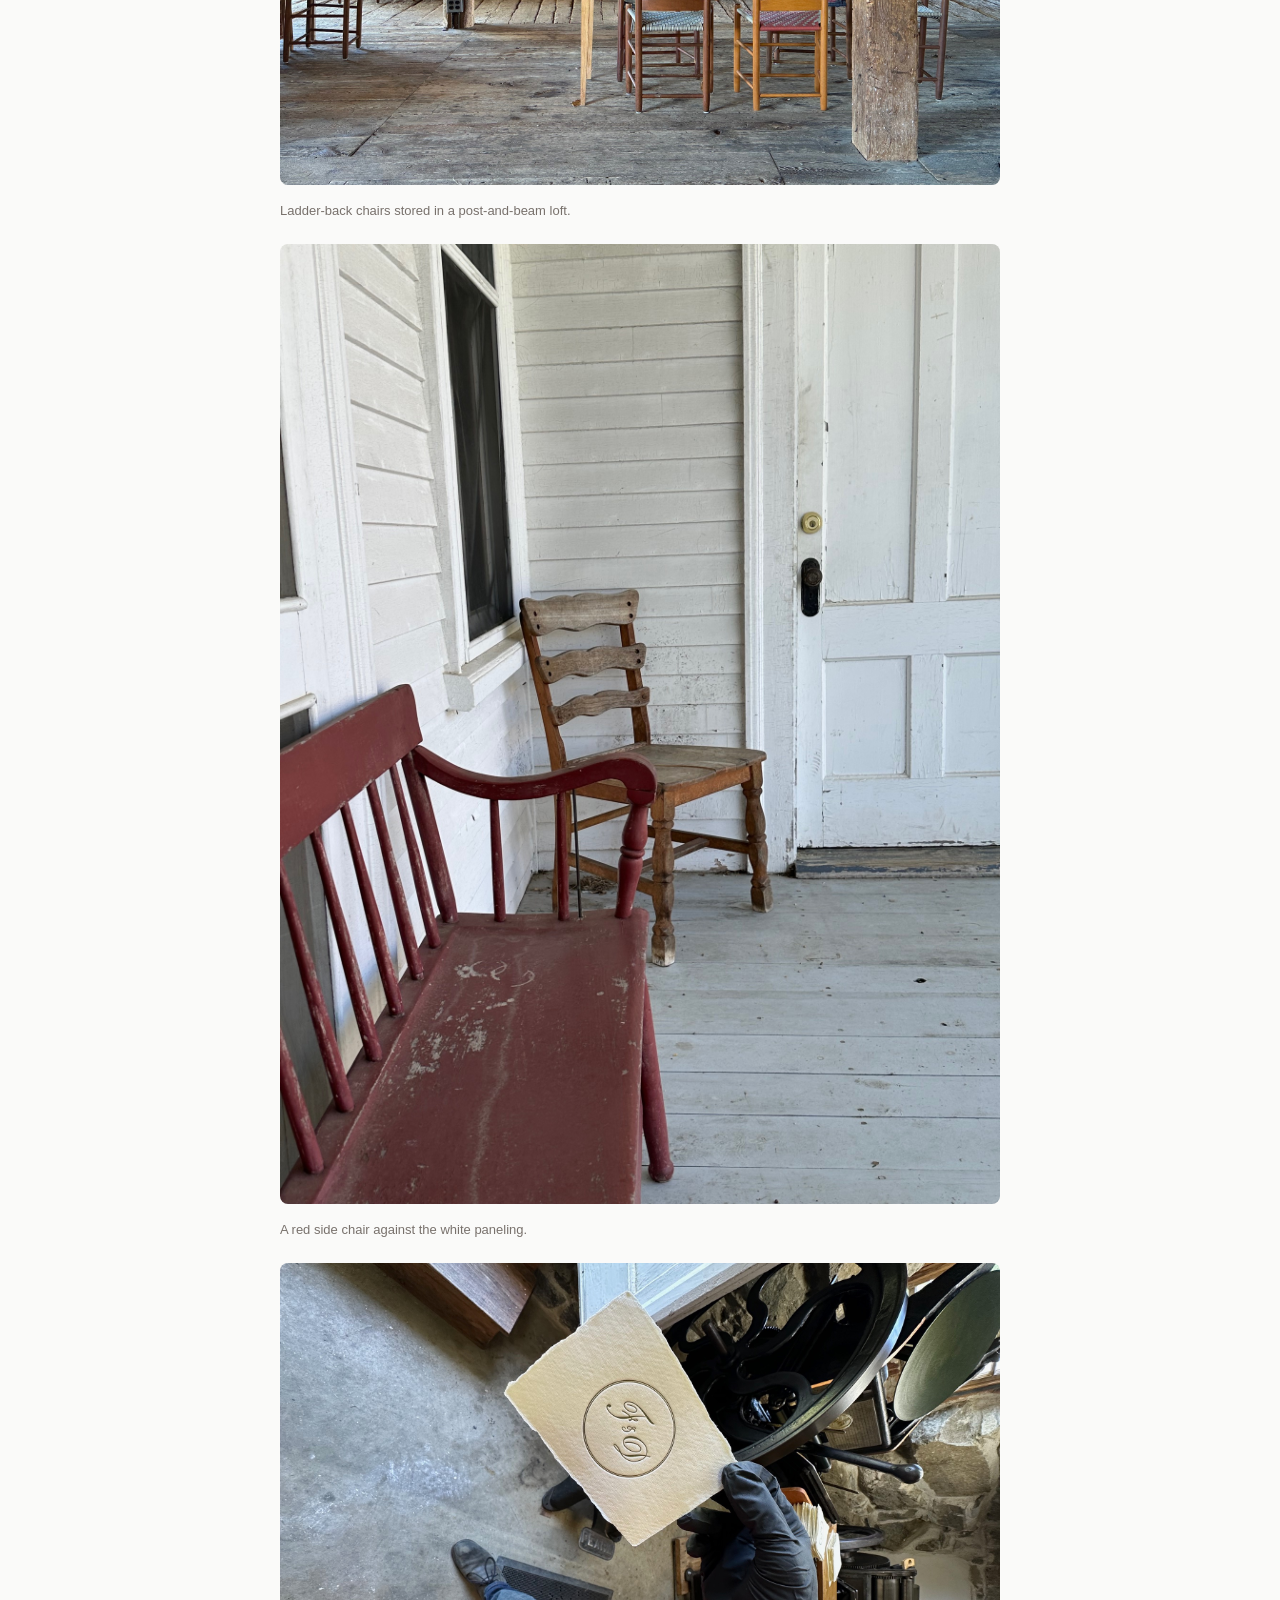
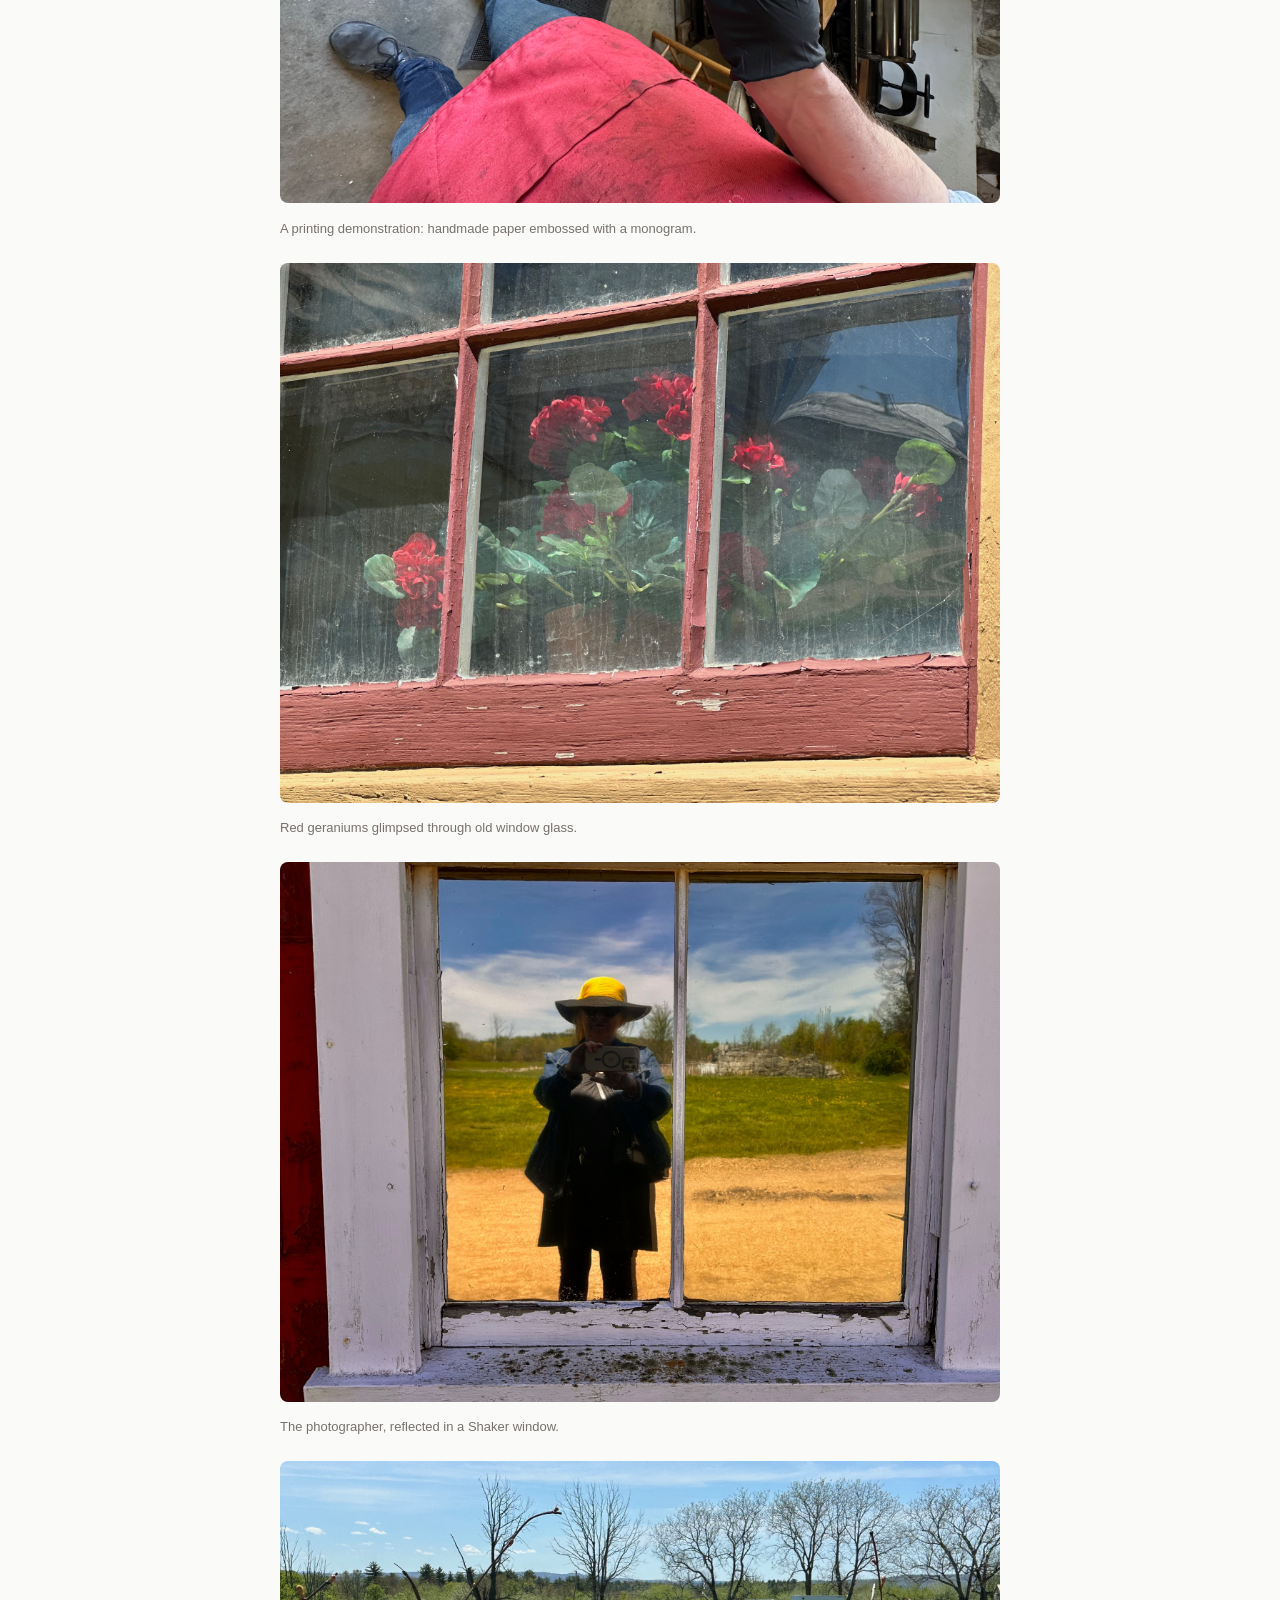
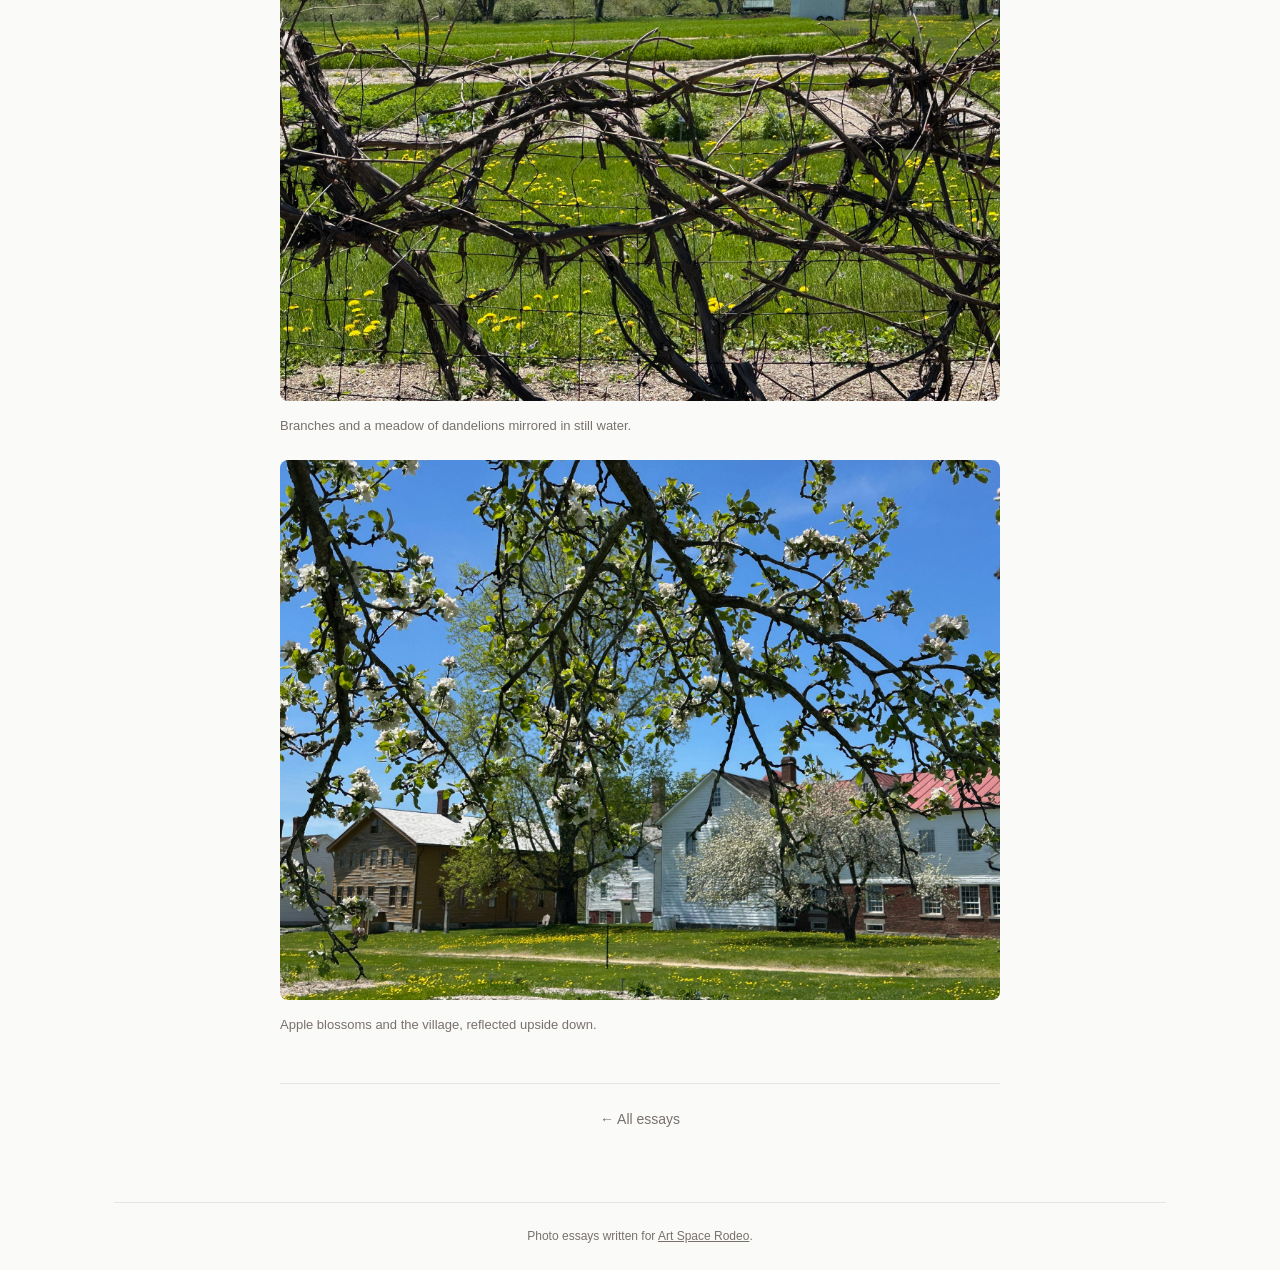
==== commit e3f3486d: "Shrink masthead name to 1.1rem; drop nav (single-page site) - Home masthead name is now 1.1rem, a sm" ====
--- a/essays/canterbury-shaker-village/index.html
+++ b/essays/canterbury-shaker-village/index.html
@@ -11,11 +11,7 @@
 <body>
   <div class="container">
     <header>
-      <h1>Janet Knott</h1>
-      <nav class="site-nav">
-        <a href="/">Home</a>
-        <a href="https://artspacerodeo.com" target="_blank" rel="noopener noreferrer">Art Space Rodeo &#8599;</a>
-      </nav>
+      <h1><a href="/">Janet Knott</a></h1>
     </header>
     <main>
       <article class="essay">
--- a/style.css
+++ b/style.css
@@ -328,7 +328,17 @@
   color: var(--fg);
 }
 
-/* Home masthead: bio + nav merged into the header */
+/* Site name links to home; render like plain header text. */
+header h1 a {
+  color: inherit;
+  text-decoration: none;
+}
+
+/* Home masthead: bio merged into the header */
+.masthead h1 {
+  font-size: 1.1rem;
+}
+
 .masthead-bio {
   display: flex;
   align-items: center;
@@ -362,10 +372,6 @@
   font-weight: 600;
 }
 
-.masthead .site-nav {
-  margin-top: 1.25rem;
-}
-
 @media (max-width: 480px) {
   .masthead-bio {
     gap: 0.9rem;
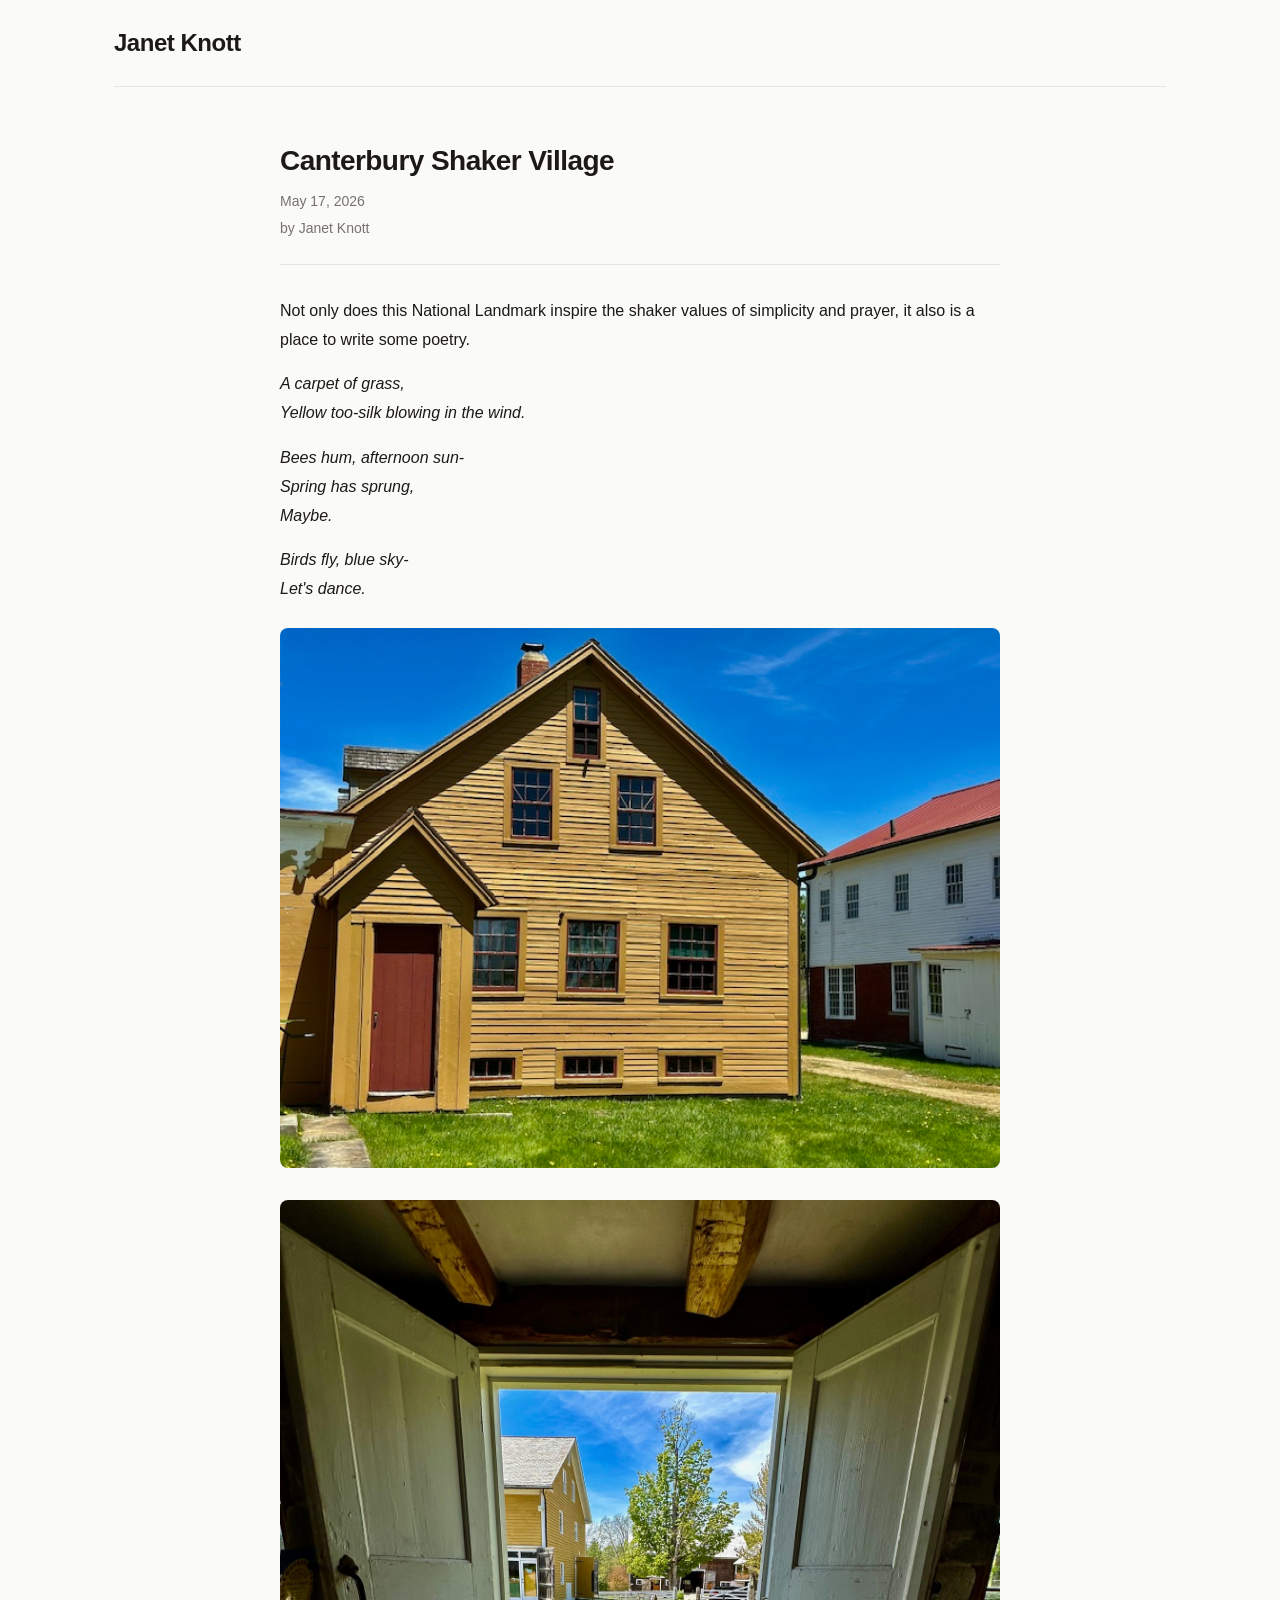
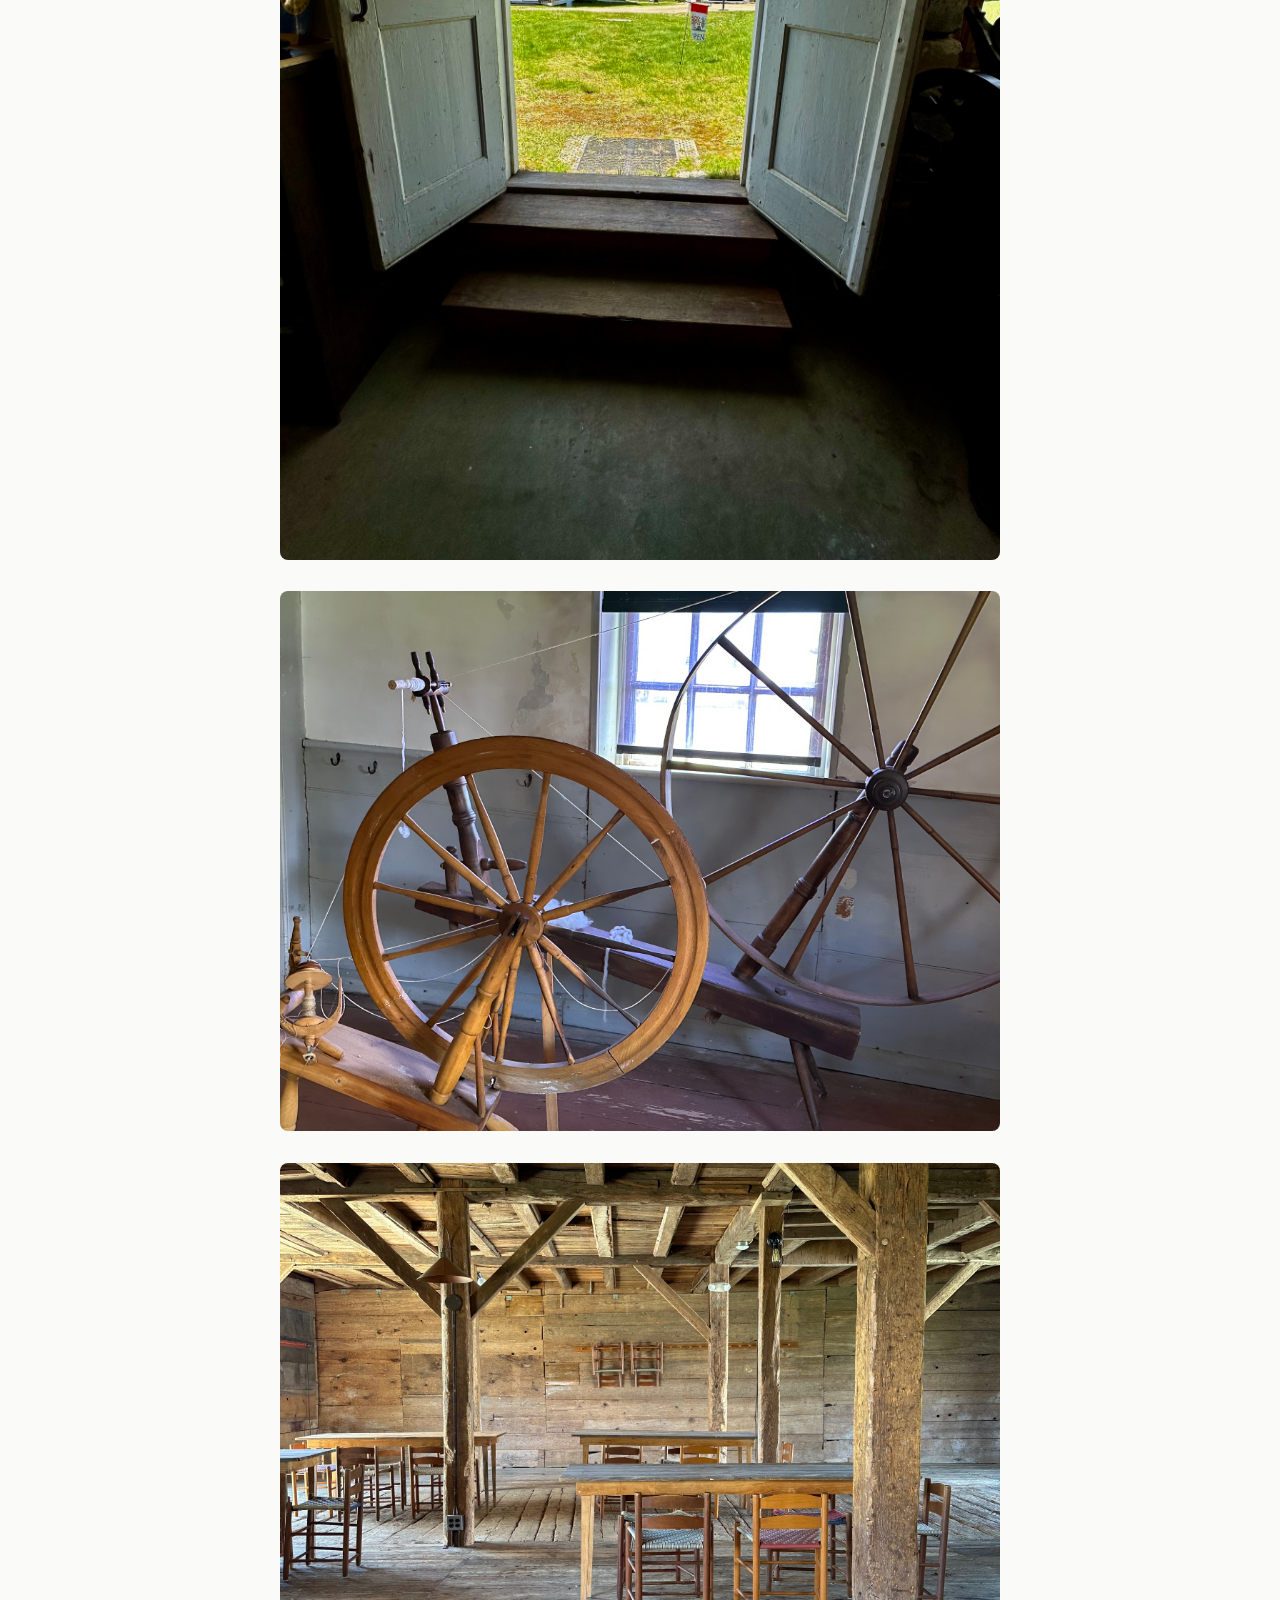
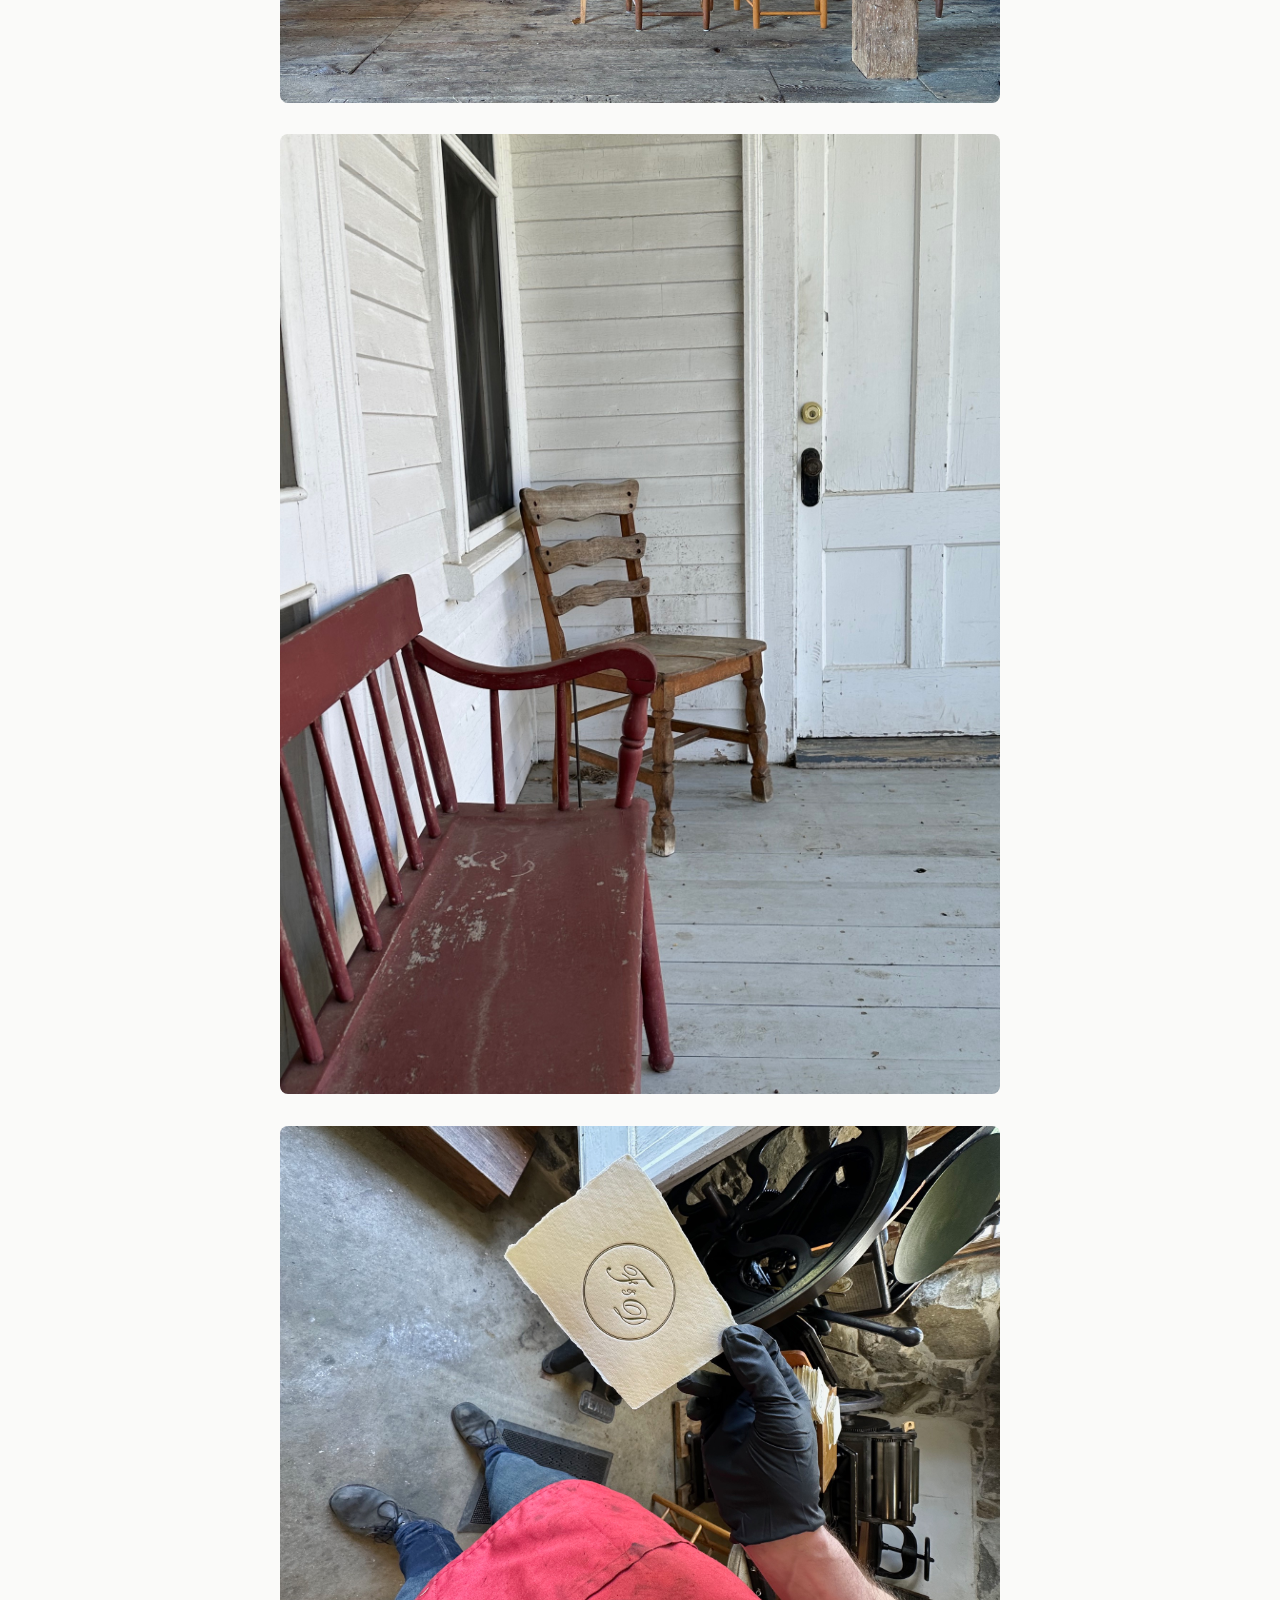
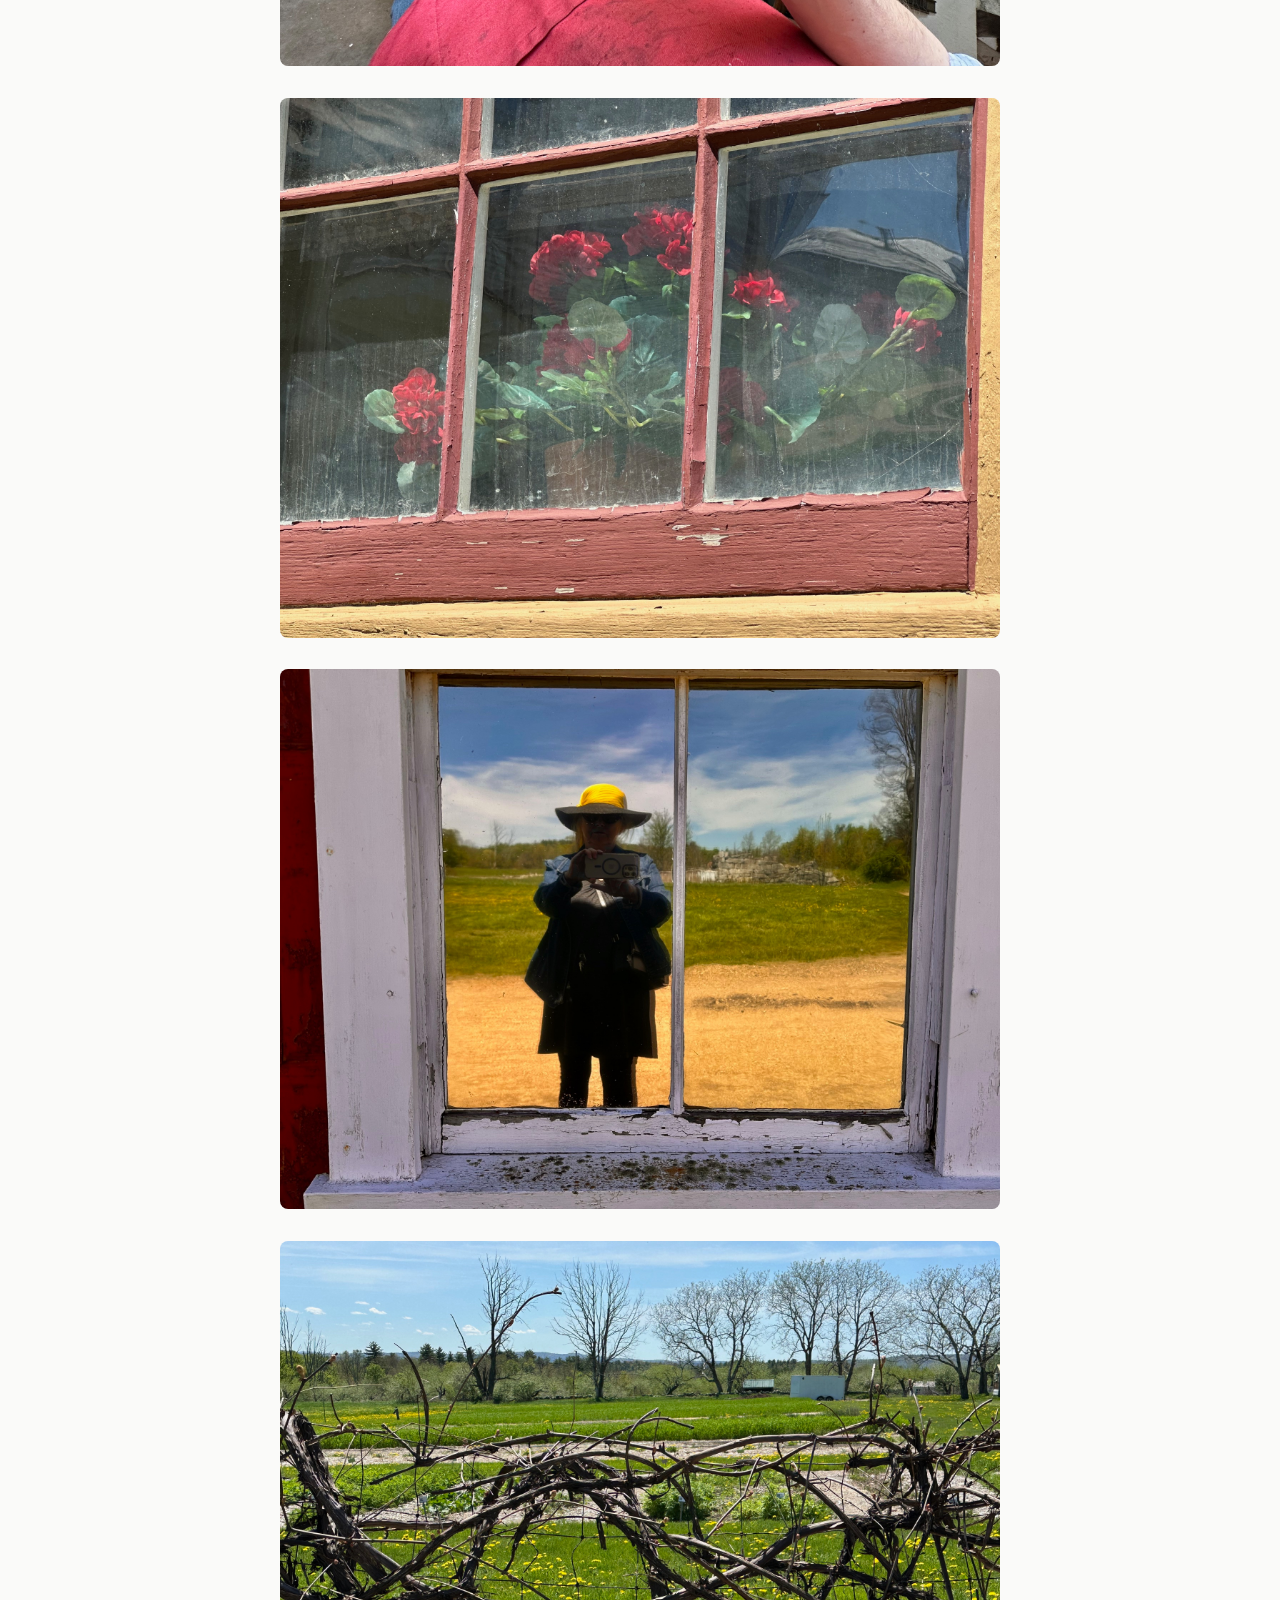
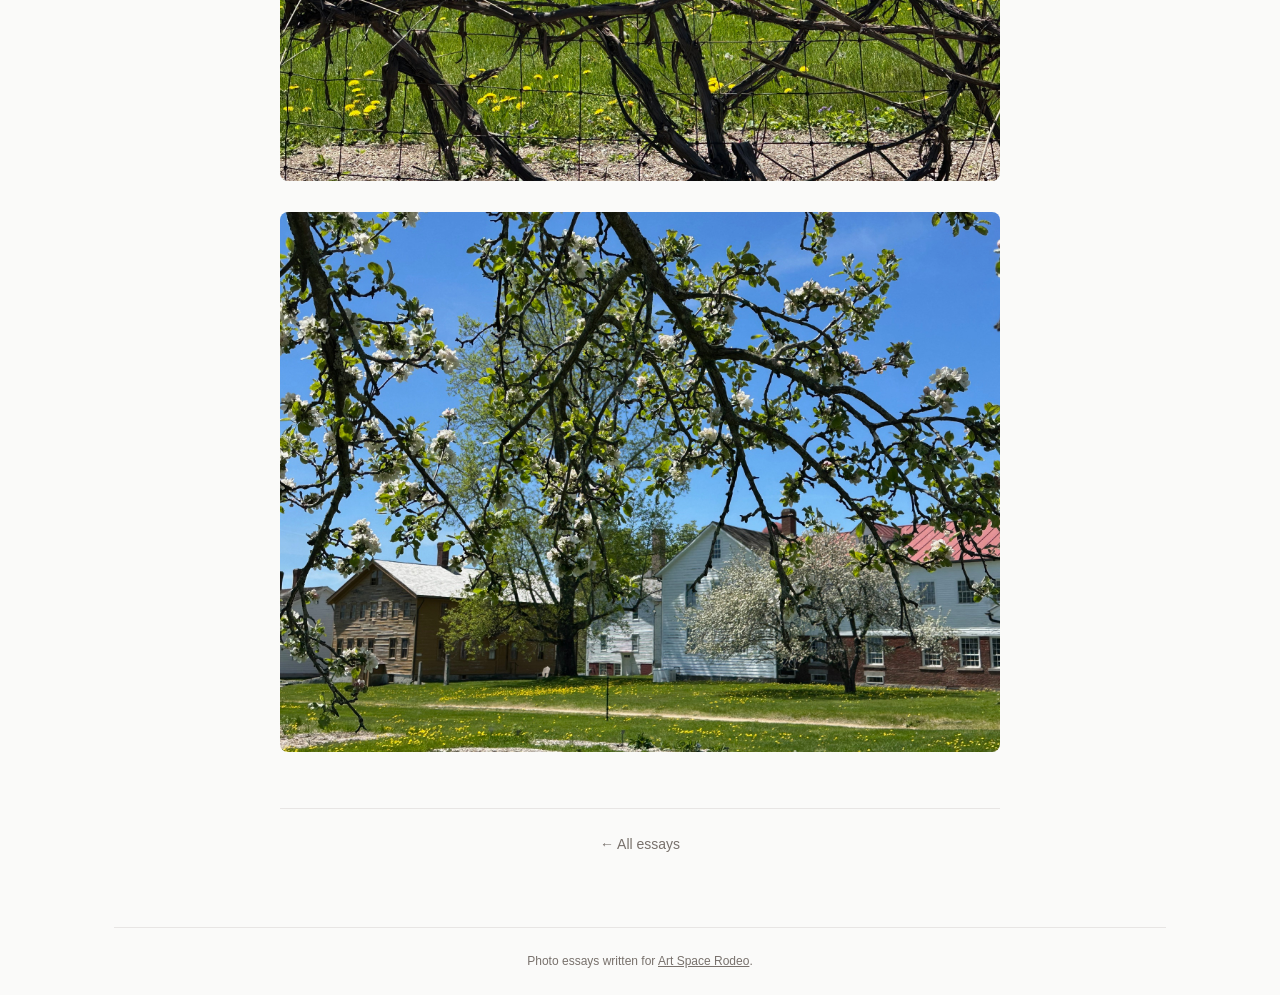
==== commit ce4a874e: "Remove AI-generated image captions from all photo essays Strip every <figcaption> across the five es" ====
--- a/essays/canterbury-shaker-village/index.html
+++ b/essays/canterbury-shaker-village/index.html
@@ -31,52 +31,42 @@
 <em>Let's dance.</em></p>
       <figure>
 <img src="/essays/canterbury-shaker-village/01-yellow-shaker-building.jpg" alt="A Shaker dwelling in mustard-yellow clapboard under a blue sky." />
-<figcaption>A classic Shaker dwelling in Canterbury's signature mustard yellow.</figcaption>
 </figure>
 
 <figure>
 <img src="/essays/canterbury-shaker-village/02-open-doors-to-lawn.jpg" alt="Double doors open from a dark interior onto the green village lawn." />
-<figcaption>Double doors open onto the village green.</figcaption>
 </figure>
 
 <figure>
 <img src="/essays/canterbury-shaker-village/03-spinning-wheels.jpg" alt="Two great spinning wheels mounted high on an interior wall." />
-<figcaption>Great wheels for spinning, a Shaker craft, mounted overhead.</figcaption>
 </figure>
 
 <figure>
 <img src="/essays/canterbury-shaker-village/04-chairs-in-loft.jpg" alt="Ladder-back chairs stored on a shelf in a post-and-beam loft." />
-<figcaption>Ladder-back chairs stored in a post-and-beam loft.</figcaption>
 </figure>
 
 <figure>
 <img src="/essays/canterbury-shaker-village/05-red-chair-peg-rail.jpg" alt="A red painted side chair against white paneling." />
-<figcaption>A red side chair against the white paneling.</figcaption>
 </figure>
 
 <figure>
 <img src="/essays/canterbury-shaker-village/06-papermaking-demo.jpg" alt="A gloved hand holds a sheet of handmade paper embossed with a monogram at a printing press." />
-<figcaption>A printing demonstration: handmade paper embossed with a monogram.</figcaption>
 </figure>
 
 <figure>
 <img src="/essays/canterbury-shaker-village/07-geraniums-in-window.jpg" alt="Red geraniums seen through the panes of an old window." />
-<figcaption>Red geraniums glimpsed through old window glass.</figcaption>
 </figure>
 
 <figure>
 <img src="/essays/canterbury-shaker-village/08-self-portrait.jpg" alt="The photographer reflected in a window, in a yellow hat, holding her phone." />
-<figcaption>The photographer, reflected in a Shaker window.</figcaption>
 </figure>
 
 <figure>
 <img src="/essays/canterbury-shaker-village/09-pond-reflection-branches.jpg" alt="Branches and a meadow of yellow flowers mirrored in still water." />
-<figcaption>Branches and a meadow of dandelions mirrored in still water.</figcaption>
 </figure>
 
 <figure>
 <img src="/essays/canterbury-shaker-village/10-blossoms-reflected.jpg" alt="Apple blossoms and the village buildings reflected upside down in water." />
-<figcaption>Apple blossoms and the village, reflected upside down.</figcaption>
 </figure>
         </div>
         <footer class="essay-footer">
--- a/style.css
+++ b/style.css
@@ -300,13 +300,6 @@
   margin: 0;
 }
 
-.essay-content figcaption {
-  font-size: 0.8125rem;
-  color: var(--muted);
-  line-height: 1.5;
-  margin-top: 0.5rem;
-}
-
 .essay-content p {
   margin-bottom: 1rem;
   line-height: 1.8;
